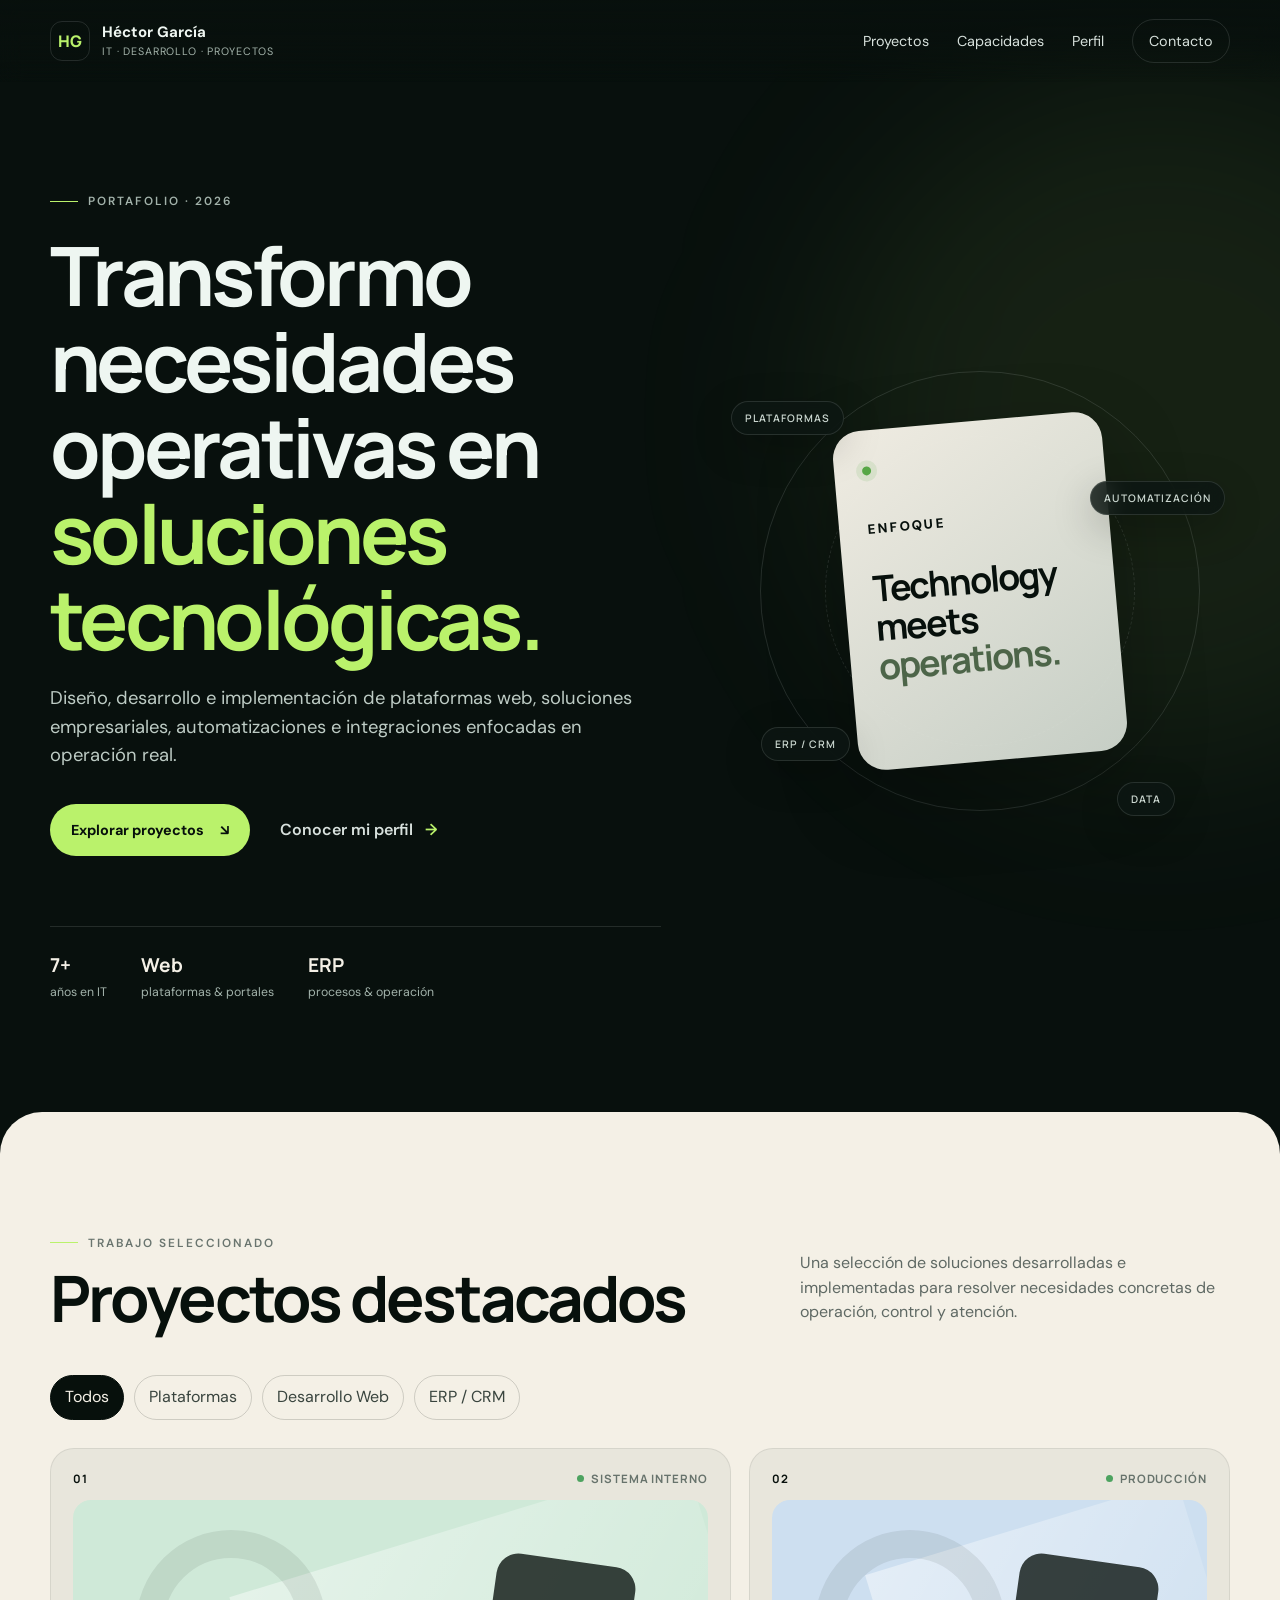
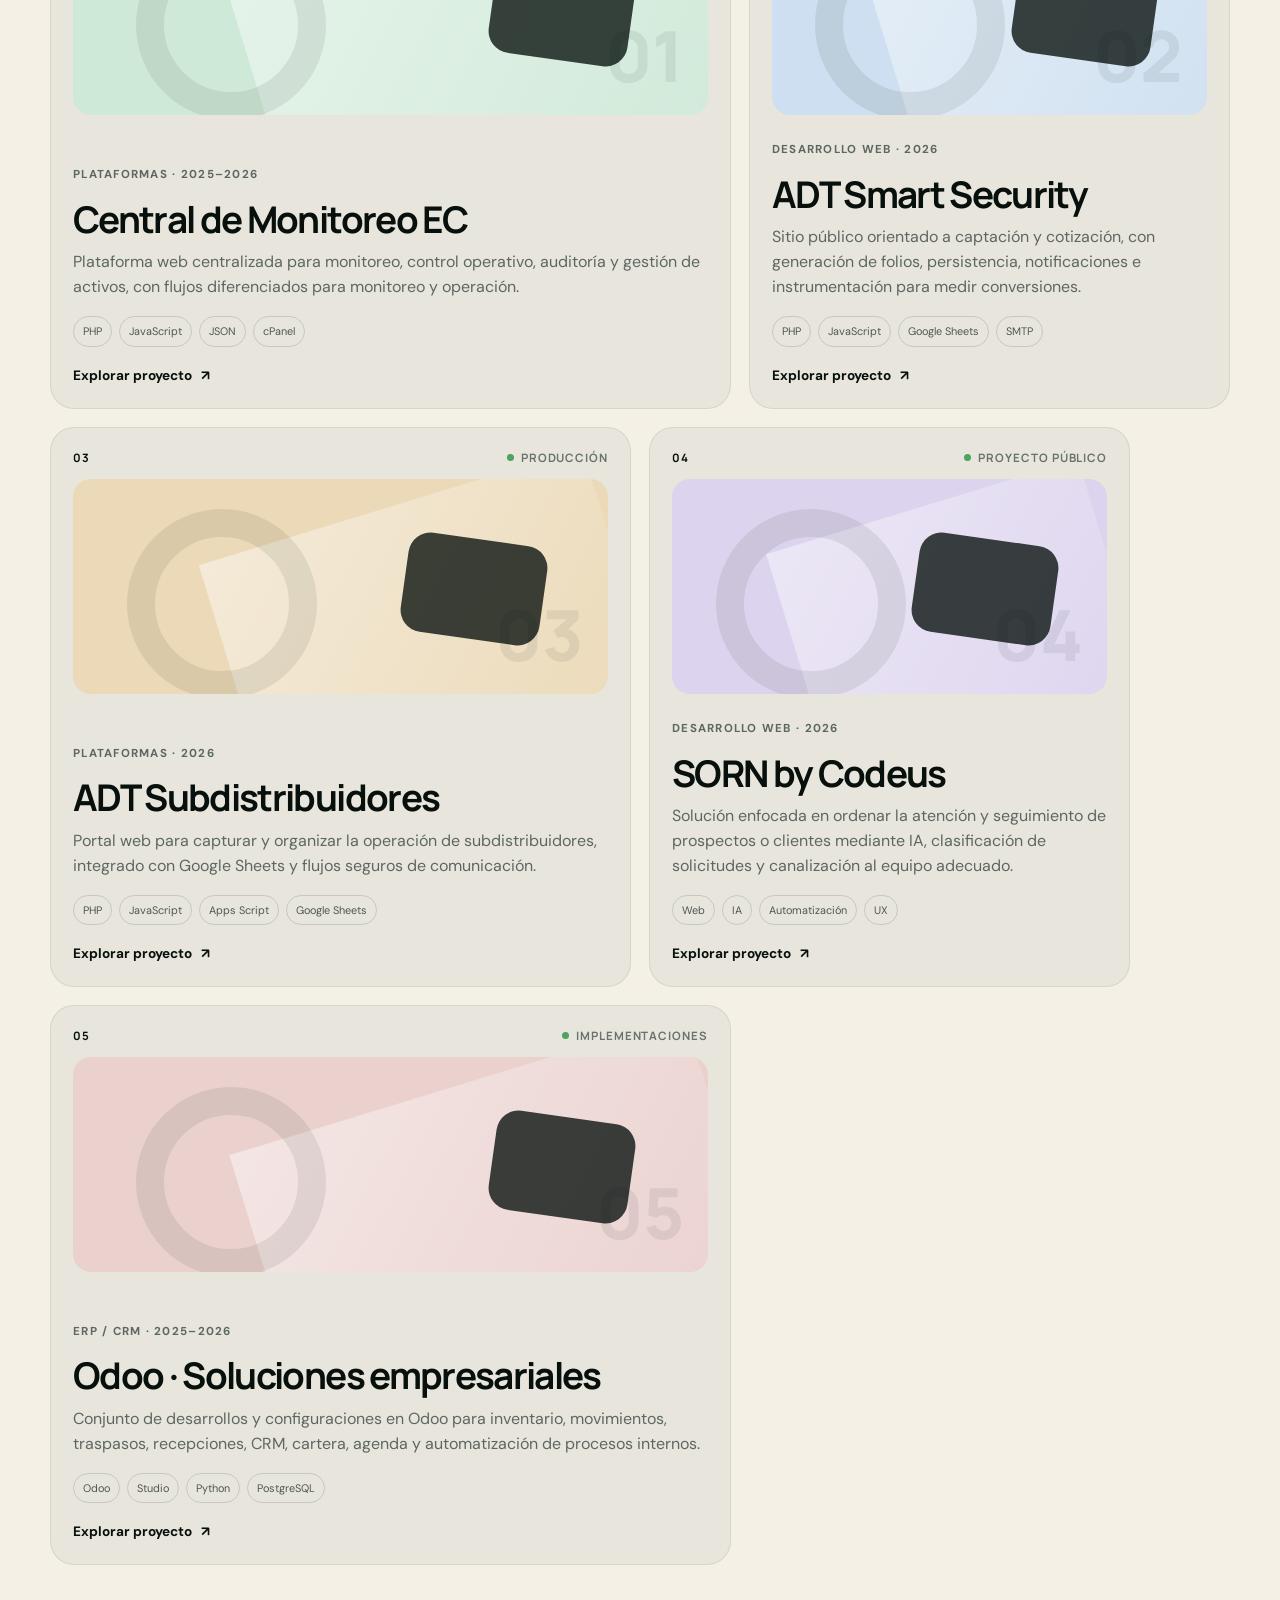
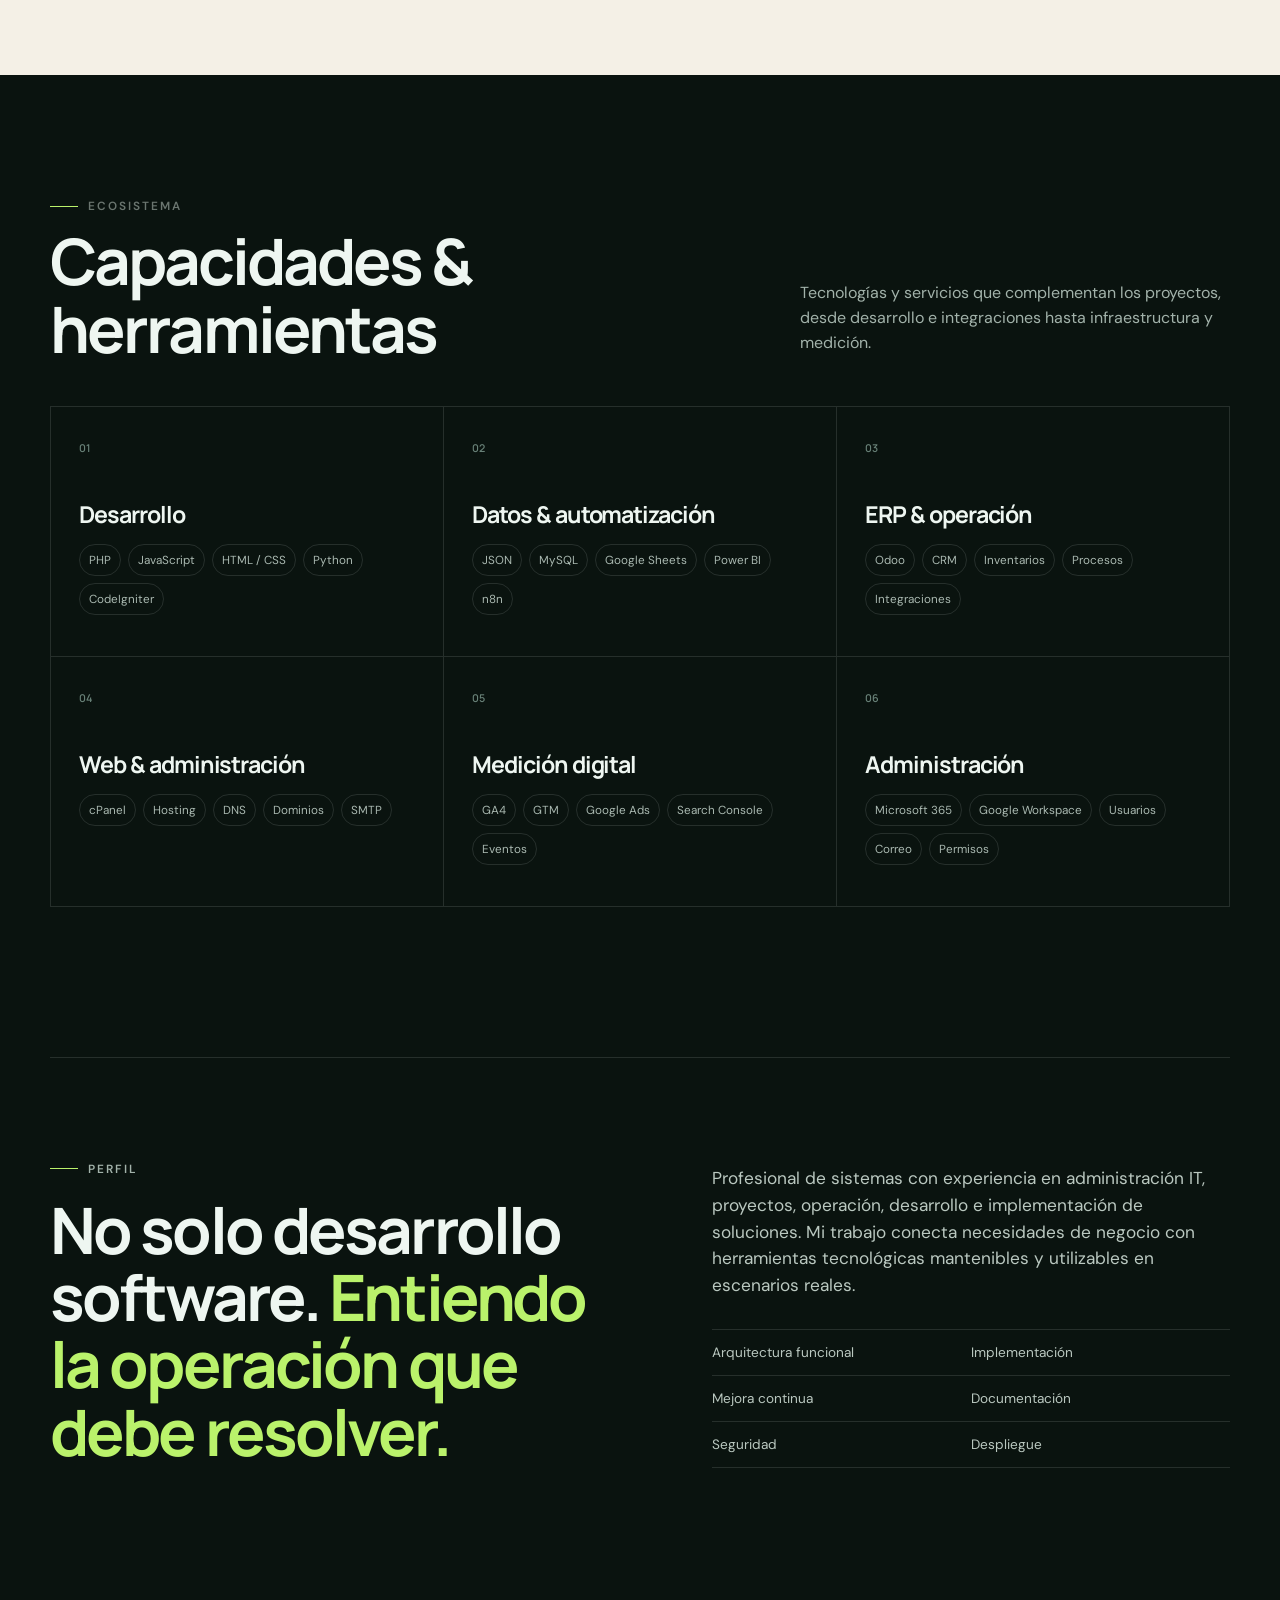
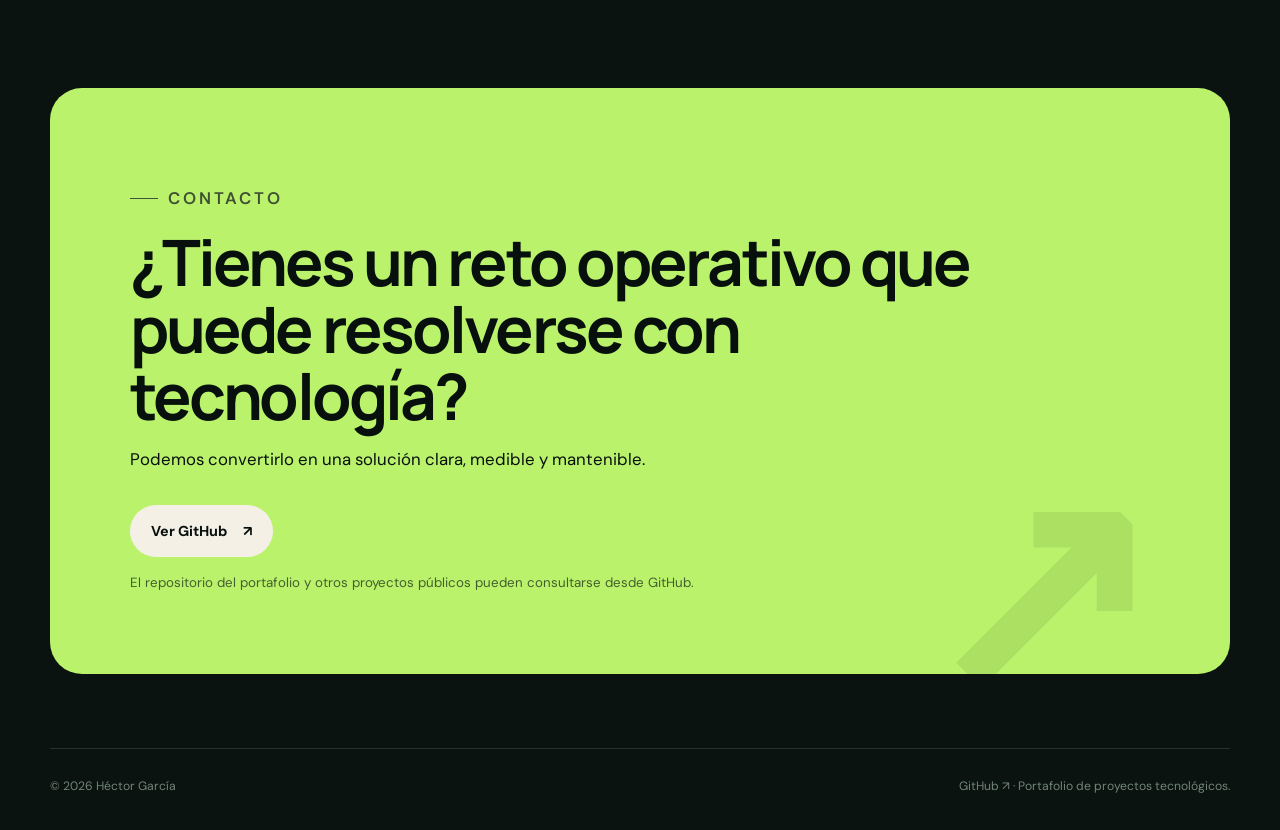
==== index.html @ 6d8381c1 "Initial portfolio" ====
<!doctype html>
<html lang="es">
<head>
  <meta charset="utf-8">
  <meta name="viewport" content="width=device-width, initial-scale=1">
  <meta name="description" content="Portafolio de Héctor García: plataformas web, ERP/CRM, automatización, integraciones y soluciones tecnológicas orientadas a operación.">
  <meta name="author" content="Héctor García">
  <meta name="robots" content="index, follow">
  <link rel="canonical" href="https://hector-gc99.github.io/">
  <meta property="og:type" content="website">
  <meta property="og:locale" content="es_MX">
  <meta property="og:title" content="Héctor García · Portafolio tecnológico">
  <meta property="og:description" content="Plataformas web, ERP/CRM, automatización e integraciones enfocadas en operación real.">
  <meta property="og:url" content="https://hector-gc99.github.io/">
  <meta property="og:image" content="https://hector-gc99.github.io/assets/img/social-preview.png">
  <meta property="og:image:width" content="1200">
  <meta property="og:image:height" content="630">
  <meta name="twitter:card" content="summary_large_image">
  <meta name="twitter:title" content="Héctor García · Portafolio tecnológico">
  <meta name="twitter:description" content="Proyectos de desarrollo, plataformas, ERP/CRM e integraciones.">
  <meta name="twitter:image" content="https://hector-gc99.github.io/assets/img/social-preview.png">
  <meta name="theme-color" content="#08100d">
  <title>Héctor García · Portafolio tecnológico</title>
  <link rel="icon" href="assets/icons/favicon.svg" type="image/svg+xml">
  <link rel="manifest" href="site.webmanifest">
  <link rel="preconnect" href="https://fonts.googleapis.com">
  <link rel="preconnect" href="https://fonts.gstatic.com" crossorigin>
  <link href="https://fonts.googleapis.com/css2?family=DM+Sans:wght@400;500;600;700&family=Manrope:wght@500;600;700;800&display=swap" rel="stylesheet">
  <link rel="stylesheet" href="assets/css/styles.css">
  <script src="assets/js/app.js" defer></script>
</head>
<body>
  <a class="skip-link" href="#proyectos">Saltar a proyectos</a>

  <header class="site-header" data-header>
    <div class="container nav-shell">
      <a class="brand" href="#inicio" aria-label="Ir al inicio">
        <span class="brand-mark" aria-hidden="true">HG</span>
        <span class="brand-copy"><strong>Héctor García</strong><small>IT · Desarrollo · Proyectos</small></span>
      </a>
      <button class="nav-toggle" type="button" aria-expanded="false" aria-controls="main-nav" data-nav-toggle>Menú</button>
      <nav class="main-nav" id="main-nav" aria-label="Navegación principal" data-nav>
        <a href="#proyectos">Proyectos</a>
        <a href="#capacidades">Capacidades</a>
        <a href="#perfil">Perfil</a>
        <a class="nav-cta" href="#contacto">Contacto</a>
      </nav>
    </div>
  </header>

  <main>
    <section class="hero section" id="inicio">
      <div class="hero-noise" aria-hidden="true"></div>
      <div class="container hero-grid">
        <div class="hero-copy reveal">
          <p class="eyebrow"><span></span> PORTAFOLIO · 2026</p>
          <h1>Transformo necesidades operativas en <em>soluciones tecnológicas.</em></h1>
          <p class="hero-lead">Diseño, desarrollo e implementación de plataformas web, soluciones empresariales, automatizaciones e integraciones enfocadas en operación real.</p>
          <div class="hero-actions">
            <a class="button button-primary" href="#proyectos">Explorar proyectos <span>↘</span></a>
            <a class="text-link" href="#perfil">Conocer mi perfil <span>→</span></a>
          </div>
          <div class="hero-metrics" aria-label="Áreas de experiencia">
            <div><strong>7+</strong><span>años en IT</span></div>
            <div><strong>Web</strong><span>plataformas & portales</span></div>
            <div><strong>ERP</strong><span>procesos & operación</span></div>
          </div>
        </div>

        <div class="hero-visual reveal" aria-label="Mapa de disciplinas tecnológicas">
          <div class="orbit orbit-a"></div>
          <div class="orbit orbit-b"></div>
          <div class="hero-card hero-card-main">
            <span class="status-dot"></span>
            <small>ENFOQUE</small>
            <strong>Technology<br>meets<br><i>operations.</i></strong>
          </div>
          <div class="float-pill pill-a">PLATAFORMAS</div>
          <div class="float-pill pill-b">AUTOMATIZACIÓN</div>
          <div class="float-pill pill-c">ERP / CRM</div>
          <div class="float-pill pill-d">DATA</div>
        </div>
      </div>
    </section>

    <section class="section projects-section" id="proyectos">
      <div class="container">
        <div class="section-heading reveal">
          <div>
            <p class="eyebrow"><span></span> TRABAJO SELECCIONADO</p>
            <h2>Proyectos destacados</h2>
          </div>
          <p>Una selección de soluciones desarrolladas e implementadas para resolver necesidades concretas de operación, control y atención.</p>
        </div>

        <div class="filters reveal" role="group" aria-label="Filtrar proyectos" data-filters></div>
        <div class="project-grid" data-project-grid aria-live="polite"></div>
      </div>
    </section>

    <section class="section capabilities-section" id="capacidades">
      <div class="container">
        <div class="section-heading reveal">
          <div>
            <p class="eyebrow"><span></span> ECOSISTEMA</p>
            <h2>Capacidades & herramientas</h2>
          </div>
          <p>Tecnologías y servicios que complementan los proyectos, desde desarrollo e integraciones hasta infraestructura y medición.</p>
        </div>

        <div class="capability-grid">
          <article class="capability reveal"><span>01</span><h3>Desarrollo</h3><div class="tag-list"><i>PHP</i><i>JavaScript</i><i>HTML / CSS</i><i>Python</i><i>CodeIgniter</i></div></article>
          <article class="capability reveal"><span>02</span><h3>Datos & automatización</h3><div class="tag-list"><i>JSON</i><i>MySQL</i><i>Google Sheets</i><i>Power BI</i><i>n8n</i></div></article>
          <article class="capability reveal"><span>03</span><h3>ERP & operación</h3><div class="tag-list"><i>Odoo</i><i>CRM</i><i>Inventarios</i><i>Procesos</i><i>Integraciones</i></div></article>
          <article class="capability reveal"><span>04</span><h3>Web & administración</h3><div class="tag-list"><i>cPanel</i><i>Hosting</i><i>DNS</i><i>Dominios</i><i>SMTP</i></div></article>
          <article class="capability reveal"><span>05</span><h3>Medición digital</h3><div class="tag-list"><i>GA4</i><i>GTM</i><i>Google Ads</i><i>Search Console</i><i>Eventos</i></div></article>
          <article class="capability reveal"><span>06</span><h3>Administración</h3><div class="tag-list"><i>Microsoft 365</i><i>Google Workspace</i><i>Usuarios</i><i>Correo</i><i>Permisos</i></div></article>
        </div>
      </div>
    </section>

    <section class="section profile-section" id="perfil">
      <div class="container profile-grid">
        <div class="profile-statement reveal">
          <p class="eyebrow"><span></span> PERFIL</p>
          <h2>No solo desarrollo software. <em>Entiendo la operación que debe resolver.</em></h2>
        </div>
        <div class="profile-copy reveal">
          <p>Profesional de sistemas con experiencia en administración IT, proyectos, operación, desarrollo e implementación de soluciones. Mi trabajo conecta necesidades de negocio con herramientas tecnológicas mantenibles y utilizables en escenarios reales.</p>
          <div class="profile-points">
            <span>Arquitectura funcional</span><span>Implementación</span><span>Mejora continua</span><span>Documentación</span><span>Seguridad</span><span>Despliegue</span>
          </div>
        </div>
      </div>
    </section>

    <section class="section contact-section" id="contacto">
      <div class="container contact-card reveal">
        <p class="eyebrow"><span></span> CONTACTO</p>
        <h2>¿Tienes un reto operativo que puede resolverse con tecnología?</h2>
        <p>Podemos convertirlo en una solución clara, medible y mantenible.</p>
        <a class="button button-light" href="https://github.com/Hector-GC99" target="_blank" rel="noopener noreferrer">Ver GitHub <span>↗</span></a>
        <small>El repositorio del portafolio y otros proyectos públicos pueden consultarse desde GitHub.</small>
      </div>
    </section>
  </main>

  <footer class="site-footer">
    <div class="container footer-inner"><span>© <span data-year></span> Héctor García</span><span><a class="footer-link" href="https://github.com/Hector-GC99" target="_blank" rel="noopener noreferrer">GitHub ↗</a> · Portafolio de proyectos tecnológicos.</span></div>
  </footer>

  <div class="modal" data-project-modal aria-hidden="true">
    <div class="modal-backdrop" data-modal-close></div>
    <article class="modal-panel" role="dialog" aria-modal="true" aria-labelledby="modal-title">
      <button class="modal-close" type="button" data-modal-close aria-label="Cerrar proyecto">×</button>
      <div data-modal-content></div>
    </article>
  </div>
</body>
</html>
---- assets/css/styles.css ----
:root {
  --bg: #08100d;
  --bg-soft: #0d1713;
  --surface: #111d18;
  --surface-2: #14221c;
  --text: #eef6f1;
  --muted: #a2b2aa;
  --line: rgba(238, 246, 241, 0.12);
  --lime: #baf26b;
  --cream: #f4f0e6;
  --dark: #07100c;
  --radius: 24px;
  --container: 1180px;
  --font-display: "Manrope", sans-serif;
  --font-body: "DM Sans", sans-serif;
}

* { box-sizing: border-box; }
html { scroll-behavior: smooth; }
body { margin: 0; background: var(--bg); color: var(--text); font-family: var(--font-body); line-height: 1.55; overflow-x: hidden; }
body.modal-open { overflow: hidden; }
a { color: inherit; text-decoration: none; }
button { font: inherit; }
.container { width: min(calc(100% - 40px), var(--container)); margin-inline: auto; }
.section { padding: 110px 0; position: relative; }
.skip-link { position: fixed; left: 16px; top: -80px; z-index: 1000; padding: 10px 14px; background: var(--cream); color: var(--dark); border-radius: 10px; }
.skip-link:focus { top: 16px; }

.site-header { position: fixed; inset: 0 0 auto; z-index: 100; background: linear-gradient(180deg, rgba(8,16,13,.94), rgba(8,16,13,.72), transparent); backdrop-filter: blur(12px); }
.nav-shell { height: 82px; display: flex; align-items: center; justify-content: space-between; gap: 24px; }
.brand { display: flex; align-items: center; gap: 12px; }
.brand-mark { width: 40px; height: 40px; display: grid; place-items: center; border: 1px solid var(--line); border-radius: 12px; font-family: var(--font-display); font-weight: 800; color: var(--lime); }
.brand-copy { display: grid; line-height: 1.15; }
.brand-copy strong { font-size: .94rem; }
.brand-copy small { margin-top: 4px; color: var(--muted); font-size: .67rem; letter-spacing: .08em; text-transform: uppercase; }
.main-nav { display: flex; align-items: center; gap: 28px; font-size: .9rem; color: #d7e1dc; }
.main-nav a { transition: color .2s ease; }
.main-nav a:hover { color: var(--lime); }
.nav-cta { border: 1px solid var(--line); padding: 10px 16px; border-radius: 999px; }
.nav-toggle { display: none; background: transparent; color: var(--text); border: 1px solid var(--line); border-radius: 10px; padding: 8px 12px; }

.hero { min-height: 820px; padding-top: 180px; display: grid; align-items: center; overflow: hidden; }
.hero::before { content: ""; position: absolute; width: 680px; height: 680px; border-radius: 50%; background: rgba(186,242,107,.08); filter: blur(100px); right: -220px; top: 80px; pointer-events: none; }
.hero-noise { position: absolute; inset: 0; opacity: .17; pointer-events: none; background-image: radial-gradient(rgba(255,255,255,.35) .55px, transparent .55px); background-size: 8px 8px; mask-image: linear-gradient(to bottom, #000, transparent 80%); }
.hero-grid { display: grid; grid-template-columns: 1.1fr .9fr; align-items: center; gap: 70px; }
.eyebrow { display: flex; align-items: center; gap: 10px; color: var(--muted); font-size: .74rem; letter-spacing: .17em; font-weight: 600; }
.eyebrow span { width: 28px; height: 1px; background: var(--lime); }
h1, h2, h3 { font-family: var(--font-display); margin: 0; letter-spacing: -.045em; line-height: 1.05; }
.hero h1 { max-width: 760px; margin: 22px 0; font-size: clamp(3.3rem, 6.4vw, 6.4rem); font-weight: 700; }
h1 em, h2 em { font-style: normal; color: var(--lime); }
.hero-lead { max-width: 680px; font-size: 1.15rem; color: #bdcbc4; }
.hero-actions { display: flex; align-items: center; gap: 30px; margin-top: 34px; }
.button { display: inline-flex; align-items: center; justify-content: center; gap: 16px; border-radius: 999px; padding: 14px 20px; font-weight: 700; font-size: .9rem; border: 1px solid transparent; transition: transform .2s ease, background .2s ease; }
.button:hover { transform: translateY(-2px); }
.button-primary { background: var(--lime); color: var(--dark); }
.button-light { background: var(--cream); color: var(--dark); }
.text-link { color: #d8e1dd; font-weight: 600; }
.text-link span { color: var(--lime); margin-left: 8px; }
.hero-metrics { display: flex; gap: 34px; margin-top: 70px; padding-top: 24px; border-top: 1px solid var(--line); max-width: 640px; }
.hero-metrics div { display: grid; gap: 2px; }
.hero-metrics strong { font-family: var(--font-display); color: var(--cream); font-size: 1.2rem; }
.hero-metrics span { color: var(--muted); font-size: .77rem; }

.hero-visual { min-height: 520px; position: relative; display: grid; place-items: center; }
.orbit { position: absolute; border: 1px solid var(--line); border-radius: 50%; }
.orbit-a { width: 440px; height: 440px; animation: spin 24s linear infinite; }
.orbit-b { width: 310px; height: 310px; border-style: dashed; animation: spin 18s linear infinite reverse; }
.hero-card-main { width: 270px; height: 340px; border-radius: 28px; padding: 28px; background: linear-gradient(145deg, rgba(244,240,230,.98), rgba(218,226,217,.9)); color: var(--dark); transform: rotate(-5deg); box-shadow: 0 30px 80px rgba(0,0,0,.26); position: relative; z-index: 2; }
.hero-card-main small { display: block; margin: 36px 0 32px; font-weight: 800; letter-spacing: .18em; }
.hero-card-main strong { font: 700 2.25rem/1.02 var(--font-display); letter-spacing: -.055em; }
.hero-card-main i { color: #4d6549; font-style: normal; }
.status-dot { display: inline-block; width: 9px; height: 9px; border-radius: 50%; background: #57a746; box-shadow: 0 0 0 6px rgba(87,167,70,.13); }
.float-pill { position: absolute; z-index: 3; border: 1px solid var(--line); background: rgba(13,23,19,.82); backdrop-filter: blur(12px); padding: 9px 13px; border-radius: 999px; color: #cbd7d0; font: 600 .65rem var(--font-display); letter-spacing: .1em; box-shadow: 0 12px 40px rgba(0,0,0,.22); }
.pill-a { top: 70px; left: 0; animation: float 5s ease-in-out infinite; }
.pill-b { right: 5px; top: 150px; animation: float 5.6s ease-in-out infinite .5s; }
.pill-c { left: 30px; bottom: 90px; animation: float 4.8s ease-in-out infinite .2s; }
.pill-d { right: 55px; bottom: 35px; animation: float 6s ease-in-out infinite .8s; }

.projects-section { background: var(--cream); color: var(--dark); border-radius: 42px 42px 0 0; }
.section-heading { display: grid; grid-template-columns: 1fr minmax(280px, 430px); align-items: end; gap: 50px; margin-bottom: 44px; }
.section-heading .eyebrow { color: #6a756f; }
.section-heading h2 { font-size: clamp(2.4rem, 5vw, 4.6rem); }
.section-heading > p { color: #5f6964; margin: 0 0 6px; }
.filters { display: flex; flex-wrap: wrap; gap: 10px; margin-bottom: 28px; }
.filter-button { border: 1px solid rgba(7,16,12,.16); background: transparent; color: #39443e; padding: 9px 14px; border-radius: 999px; cursor: pointer; transition: .2s ease; }
.filter-button:hover, .filter-button.is-active { background: var(--dark); color: var(--cream); border-color: var(--dark); }
.project-grid { display: grid; grid-template-columns: repeat(12, 1fr); gap: 18px; }
.project-card { grid-column: span 6; min-height: 560px; padding: 22px; border-radius: var(--radius); background: #e8e6dc; position: relative; overflow: hidden; display: flex; flex-direction: column; border: 1px solid rgba(7,16,12,.08); transition: transform .35s cubic-bezier(.2,.7,.2,1), box-shadow .35s ease; }
.project-card-featured:nth-of-type(1), .project-card-featured:nth-of-type(5) { grid-column: span 7; }
.project-card:nth-of-type(2), .project-card:nth-of-type(4) { grid-column: span 5; }
.project-card:hover { transform: translateY(-6px); box-shadow: 0 24px 60px rgba(38,45,41,.13); }
.project-hit { position: absolute; inset: 0; z-index: 4; opacity: 0; cursor: pointer; }
.project-hit:focus-visible { opacity: 1; outline: 3px solid #1d6c53; outline-offset: -6px; border-radius: var(--radius); background: transparent; }
.project-topline { display: flex; justify-content: space-between; align-items: center; font: 700 .72rem var(--font-display); letter-spacing: .08em; text-transform: uppercase; position: relative; z-index: 2; }
.project-status { display: inline-flex; gap: 7px; align-items: center; color: #67736c; }
.project-status i { width: 7px; height: 7px; border-radius: 50%; background: #4da360; }
.project-art { height: 215px; position: relative; margin: 14px 0; overflow: hidden; border-radius: 18px; background: #d7d7ce; }
.project-art::before { content: ""; position: absolute; inset: auto -5% -50% 30%; height: 140%; transform: rotate(-17deg); background: linear-gradient(135deg, rgba(255,255,255,.45), transparent); }
.art-ring { position: absolute; width: 190px; height: 190px; border: 28px solid rgba(7,16,12,.08); border-radius: 50%; left: 10%; top: 30px; }
.art-block { position: absolute; width: 140px; height: 100px; border-radius: 22px; right: 12%; top: 60px; background: rgba(7,16,12,.78); transform: rotate(8deg); }
.art-code { position: absolute; right: 24px; bottom: 12px; font: 800 4.4rem var(--font-display); color: rgba(7,16,12,.07); }
.accent-mint .project-art, .modal-hero.accent-mint { background: #cfe9d8; }
.accent-blue .project-art, .modal-hero.accent-blue { background: #cddff0; }
.accent-amber .project-art, .modal-hero.accent-amber { background: #ebd9b7; }
.accent-violet .project-art, .modal-hero.accent-violet { background: #dcd3ee; }
.accent-rose .project-art, .modal-hero.accent-rose { background: #ead1ce; }
.project-body { position: relative; z-index: 2; margin-top: auto; }
.project-category { margin: 0 0 10px; color: #68736d; font-size: .72rem; font-weight: 700; letter-spacing: .11em; text-transform: uppercase; }
.project-body h3 { font-size: clamp(1.65rem, 3vw, 2.3rem); }
.project-body > p { color: #5d6762; max-width: 650px; margin: 12px 0 16px; }
.project-tags { display: flex; flex-wrap: wrap; gap: 7px; }
.project-tags span { border: 1px solid rgba(7,16,12,.14); border-radius: 999px; padding: 6px 9px; font-size: .68rem; color: #4d5852; }
.project-link { margin-top: 18px; font-weight: 700; font-size: .85rem; }
.project-link span { margin-left: 6px; }

.capabilities-section { background: #0a130f; }
.capabilities-section .section-heading { color: var(--text); }
.capabilities-section .section-heading > p { color: var(--muted); }
.capability-grid { display: grid; grid-template-columns: repeat(3, 1fr); border-top: 1px solid var(--line); border-left: 1px solid var(--line); }
.capability { min-height: 250px; padding: 28px; border-right: 1px solid var(--line); border-bottom: 1px solid var(--line); }
.capability > span { font: 600 .67rem var(--font-display); color: #688077; }
.capability h3 { margin: 42px 0 18px; font-size: 1.45rem; }
.tag-list { display: flex; flex-wrap: wrap; gap: 7px; }
.tag-list i { font-style: normal; font-size: .73rem; color: #aab9b1; border: 1px solid var(--line); border-radius: 999px; padding: 6px 9px; }

.profile-section { background: #0a130f; padding-top: 40px; }
.profile-grid { display: grid; grid-template-columns: 1.05fr .95fr; gap: 90px; padding-top: 90px; border-top: 1px solid var(--line); }
.profile-statement h2 { font-size: clamp(2.5rem, 5vw, 4.7rem); margin-top: 18px; }
.profile-copy { color: #bac8c0; font-size: 1.08rem; align-self: end; }
.profile-points { margin-top: 30px; display: grid; grid-template-columns: repeat(2, 1fr); border-top: 1px solid var(--line); }
.profile-points span { padding: 12px 0; border-bottom: 1px solid var(--line); font-size: .85rem; }

.contact-section { background: #0a130f; padding-bottom: 40px; }
.contact-card { background: var(--lime); color: var(--dark); border-radius: 32px; padding: clamp(32px, 7vw, 80px); overflow: hidden; position: relative; }
.contact-card::after { content: "↗"; position: absolute; right: 6%; bottom: -18%; font: 800 18rem var(--font-display); color: rgba(7,16,12,.08); }
.contact-card .eyebrow { color: #405034; }
.contact-card .eyebrow span { background: #405034; }
.contact-card h2 { max-width: 900px; font-size: clamp(2.5rem, 5vw, 5rem); position: relative; z-index: 1; }
.contact-card > p { max-width: 640px; font-size: 1.05rem; }
.contact-card .button { position: relative; z-index: 1; margin-top: 16px; }
.contact-card small { display: block; margin-top: 16px; opacity: .65; }
.site-footer { background: #0a130f; padding: 34px 0; color: #72857a; font-size: .76rem; }
.footer-inner { display: flex; justify-content: space-between; gap: 20px; border-top: 1px solid var(--line); padding-top: 28px; }

.modal { position: fixed; inset: 0; z-index: 500; display: grid; place-items: end center; visibility: hidden; pointer-events: none; }
.modal.is-open { visibility: visible; pointer-events: auto; }
.modal-backdrop { position: absolute; inset: 0; background: rgba(3,8,6,.72); backdrop-filter: blur(10px); opacity: 0; transition: opacity .3s ease; }
.modal.is-open .modal-backdrop { opacity: 1; }
.modal-panel { width: min(960px, calc(100% - 28px)); max-height: 90vh; overflow-y: auto; background: var(--cream); color: var(--dark); border-radius: 28px 28px 0 0; position: relative; z-index: 1; transform: translateY(102%); transition: transform .42s cubic-bezier(.2,.7,.2,1); box-shadow: 0 -30px 100px rgba(0,0,0,.35); }
.modal.is-open .modal-panel { transform: translateY(0); }
.modal-close { position: absolute; z-index: 3; top: 18px; right: 18px; width: 42px; height: 42px; border: 1px solid rgba(7,16,12,.16); background: rgba(244,240,230,.75); border-radius: 50%; font-size: 1.5rem; cursor: pointer; }
.modal-hero { padding: 60px 55px 50px; min-height: 315px; display: flex; flex-direction: column; justify-content: end; border-radius: 28px 28px 0 0; }
.modal-hero h2 { max-width: 760px; font-size: clamp(2.6rem, 6vw, 5rem); }
.modal-hero > p:not(.project-category) { color: #4d5952; font-size: 1.05rem; }
.modal-actions { margin-top: 18px; }
.availability-note { display: inline-flex; padding: 9px 12px; border: 1px solid rgba(7,16,12,.16); border-radius: 999px; font-size: .76rem; color: #505b55; }
.modal-body { display: grid; grid-template-columns: 1fr 1fr; padding: 24px 55px 60px; }
.modal-body section { padding: 28px 28px 28px 0; border-bottom: 1px solid rgba(7,16,12,.12); }
.modal-body section:nth-child(even) { padding-left: 28px; border-left: 1px solid rgba(7,16,12,.12); }
.modal-body section small { color: #6e7772; font-weight: 700; letter-spacing: .13em; }
.modal-body section p { margin-bottom: 0; color: #46514b; }
.modal-body .modal-wide { grid-column: 1 / -1; padding-left: 0; border-left: 0; }
.feature-list { display: grid; grid-template-columns: repeat(3, 1fr); gap: 8px; margin-top: 14px; }
.feature-list span { padding: 11px 12px; border: 1px solid rgba(7,16,12,.12); border-radius: 10px; font-size: .78rem; }
.project-tags-large { margin-top: 14px; }
.project-tags-large span { font-size: .78rem; padding: 8px 11px; }

.reveal { opacity: 0; transform: translateY(18px); transition: opacity .65s ease, transform .65s cubic-bezier(.2,.7,.2,1); }
.reveal.is-visible { opacity: 1; transform: none; }
@keyframes spin { to { transform: rotate(360deg); } }
@keyframes float { 0%, 100% { transform: translateY(0); } 50% { transform: translateY(-10px); } }

@media (max-width: 900px) {
  .section { padding: 82px 0; }
  .hero { min-height: auto; padding-top: 150px; }
  .hero-grid, .profile-grid { grid-template-columns: 1fr; gap: 50px; }
  .hero-visual { min-height: 430px; }
  .section-heading { grid-template-columns: 1fr; gap: 18px; }
  .project-card, .project-card-featured:nth-of-type(1), .project-card-featured:nth-of-type(5), .project-card:nth-of-type(2), .project-card:nth-of-type(4) { grid-column: span 12; }
  .capability-grid { grid-template-columns: repeat(2, 1fr); }
  .profile-grid { gap: 34px; }
}

@media (max-width: 680px) {
  .container { width: min(calc(100% - 28px), var(--container)); }
  .nav-toggle { display: block; }
  .main-nav { display: none; position: absolute; top: 72px; left: 14px; right: 14px; background: #111d18; border: 1px solid var(--line); border-radius: 18px; padding: 18px; flex-direction: column; align-items: stretch; }
  .main-nav.is-open { display: flex; }
  .brand-copy small { display: none; }
  .hero h1 { font-size: clamp(3rem, 16vw, 4.4rem); }
  .hero-actions, .hero-metrics { align-items: flex-start; flex-direction: column; }
  .hero-metrics { gap: 16px; }
  .hero-visual { min-height: 390px; transform: scale(.88); }
  .project-card { min-height: 520px; }
  .capability-grid { grid-template-columns: 1fr; }
  .profile-points { grid-template-columns: 1fr; }
  .modal-panel { width: calc(100% - 12px); max-height: 94vh; }
  .modal-hero { padding: 64px 24px 34px; }
  .modal-body { grid-template-columns: 1fr; padding: 10px 24px 40px; }
  .modal-body section, .modal-body section:nth-child(even) { padding: 24px 0; border-left: 0; }
  .feature-list { grid-template-columns: repeat(2, 1fr); }
  .footer-inner { flex-direction: column; }
}

@media (prefers-reduced-motion: reduce) {
  *, *::before, *::after { scroll-behavior: auto !important; animation-duration: .01ms !important; animation-iteration-count: 1 !important; transition-duration: .01ms !important; }
}

/* GitHub Pages / utility surfaces */
.footer-link { color: inherit; text-decoration: none; }
.footer-link:hover { color: var(--lime); }
.error-page { min-height: 100vh; background: #0a130f; color: var(--text); display: grid; place-items: center; }
.error-shell { width: min(760px, calc(100% - 40px)); padding: 64px 0; }
.error-shell h1 { margin: 18px 0; font-size: clamp(3.2rem, 9vw, 7rem); }
.error-shell > p:not(.eyebrow) { max-width: 610px; color: var(--muted); font-size: 1.05rem; margin-bottom: 28px; }
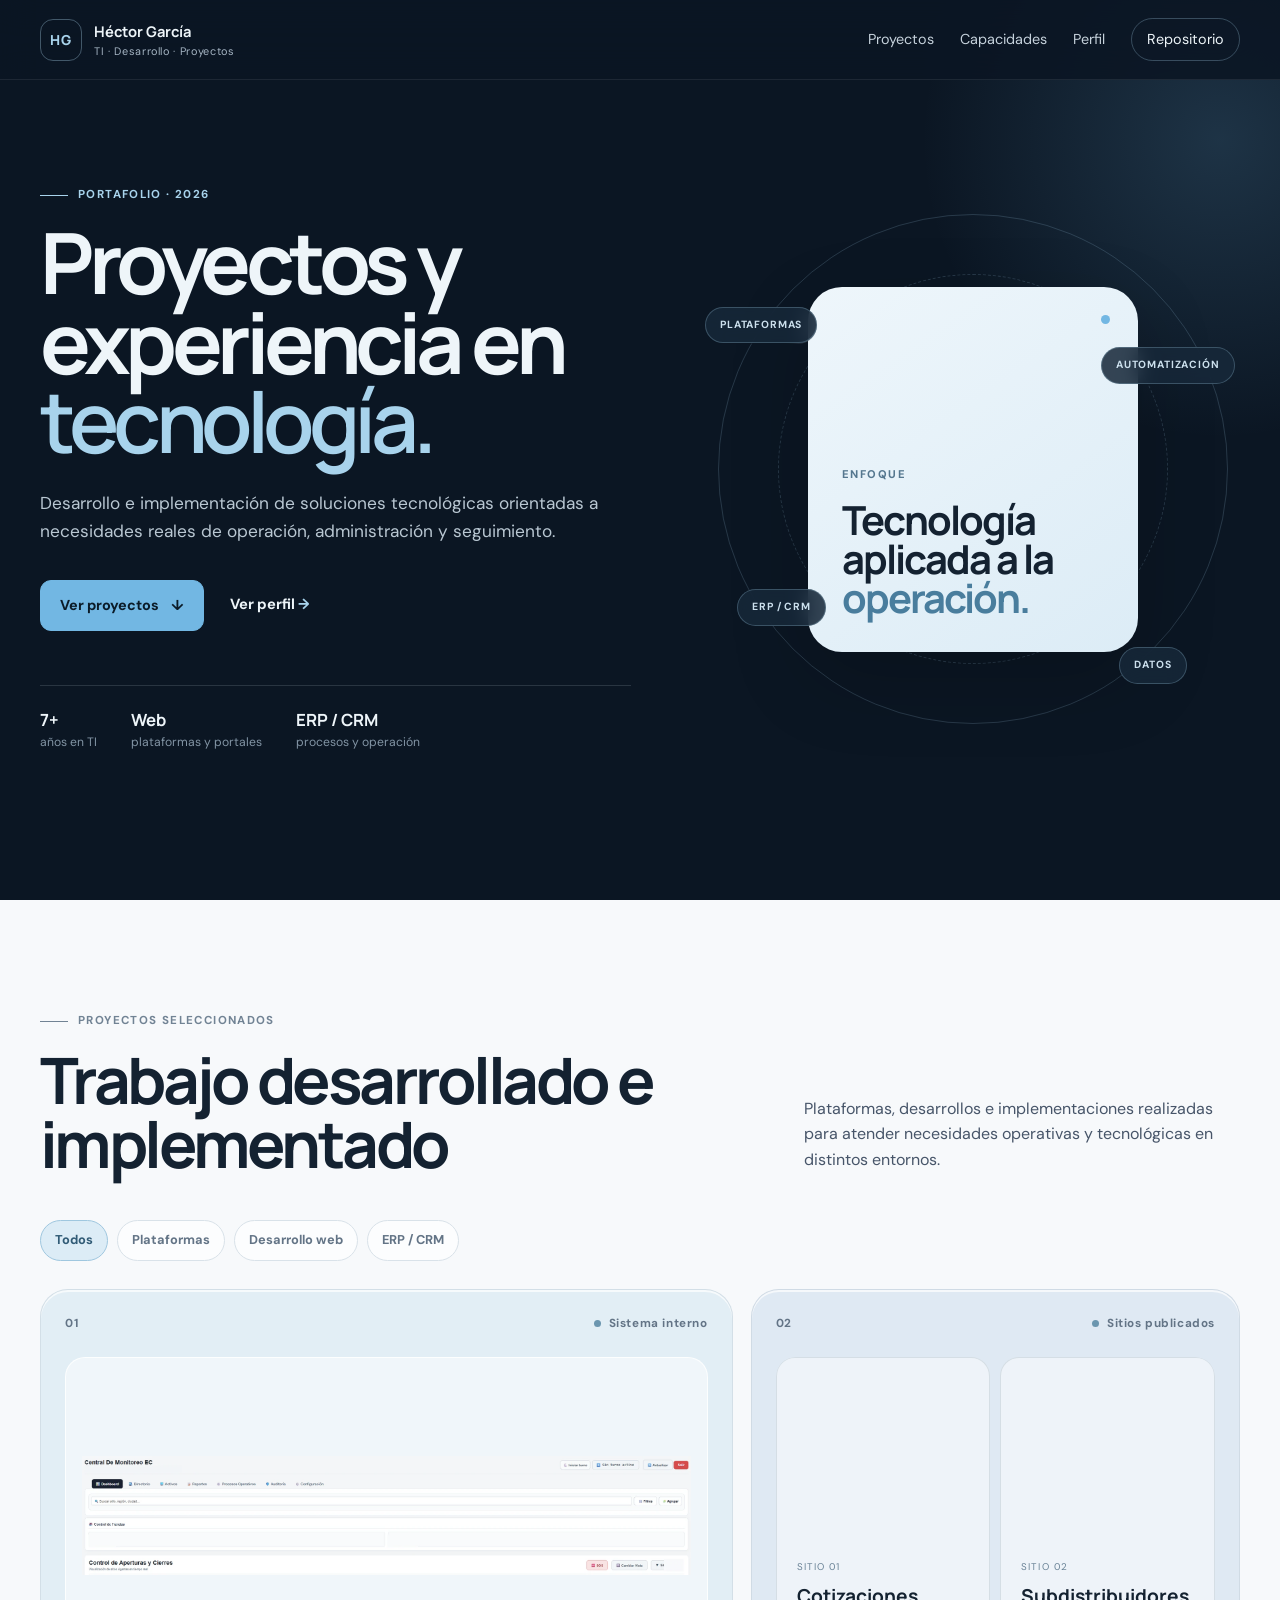
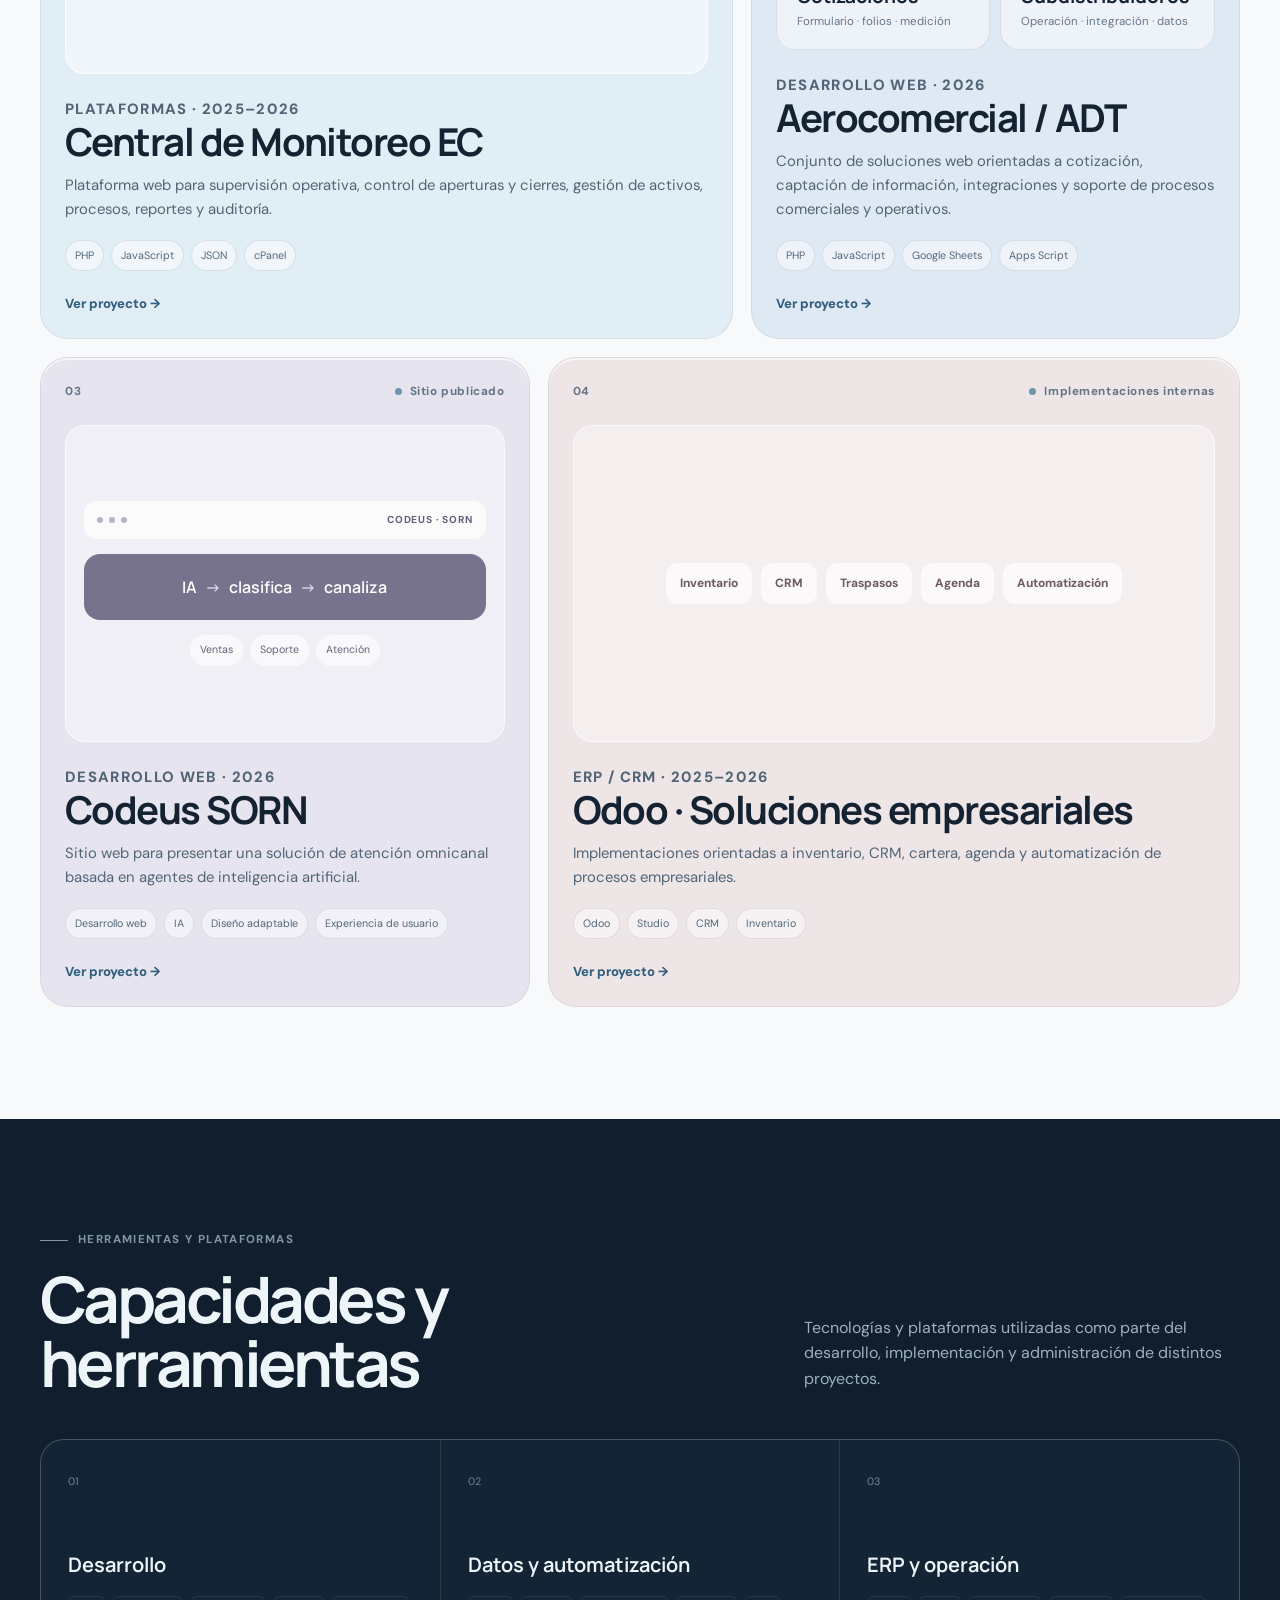
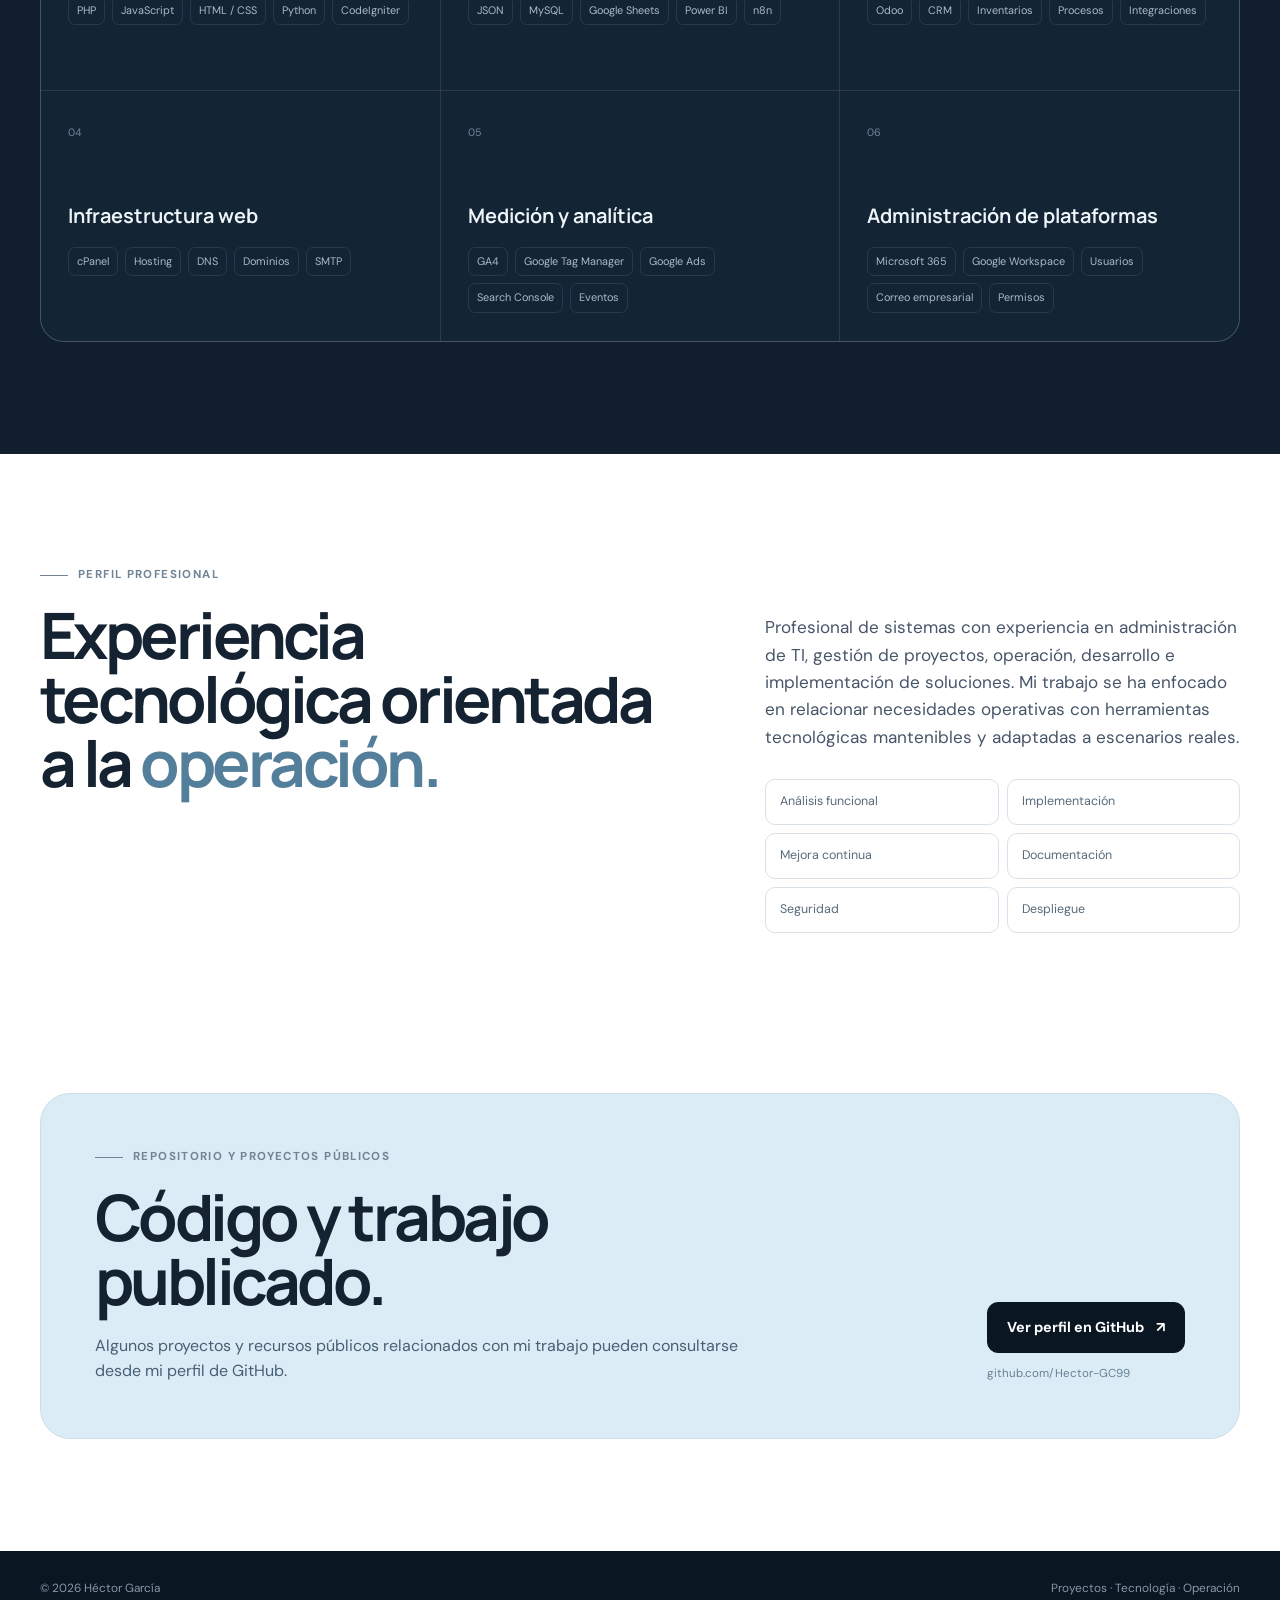
==== commit b3d21e8c: "Portfolio V2 - visual refresh and project cases" ====
--- a/index.html
+++ b/index.html
@@ -3,14 +3,14 @@
 <head>
   <meta charset="utf-8">
   <meta name="viewport" content="width=device-width, initial-scale=1">
-  <meta name="description" content="Portafolio de Héctor García: plataformas web, ERP/CRM, automatización, integraciones y soluciones tecnológicas orientadas a operación.">
+  <meta name="description" content="Portafolio de Héctor García: desarrollo web, plataformas operativas, ERP/CRM, automatización e integraciones.">
   <meta name="author" content="Héctor García">
   <meta name="robots" content="index, follow">
   <link rel="canonical" href="https://hector-gc99.github.io/">
   <meta property="og:type" content="website">
   <meta property="og:locale" content="es_MX">
-  <meta property="og:title" content="Héctor García · Portafolio tecnológico">
-  <meta property="og:description" content="Plataformas web, ERP/CRM, automatización e integraciones enfocadas en operación real.">
+  <meta property="og:title" content="Héctor García · Proyectos y experiencia en tecnología">
+  <meta property="og:description" content="Desarrollo, operación, automatización y soluciones empresariales.">
   <meta property="og:url" content="https://hector-gc99.github.io/">
   <meta property="og:image" content="https://hector-gc99.github.io/assets/img/social-preview.png">
   <meta property="og:image:width" content="1200">
@@ -19,8 +19,8 @@
   <meta name="twitter:title" content="Héctor García · Portafolio tecnológico">
   <meta name="twitter:description" content="Proyectos de desarrollo, plataformas, ERP/CRM e integraciones.">
   <meta name="twitter:image" content="https://hector-gc99.github.io/assets/img/social-preview.png">
-  <meta name="theme-color" content="#08100d">
-  <title>Héctor García · Portafolio tecnológico</title>
+  <meta name="theme-color" content="#0B1623">
+  <title>Héctor García · Proyectos y experiencia en tecnología</title>
   <link rel="icon" href="assets/icons/favicon.svg" type="image/svg+xml">
   <link rel="manifest" href="site.webmanifest">
   <link rel="preconnect" href="https://fonts.googleapis.com">
@@ -36,49 +36,49 @@
     <div class="container nav-shell">
       <a class="brand" href="#inicio" aria-label="Ir al inicio">
         <span class="brand-mark" aria-hidden="true">HG</span>
-        <span class="brand-copy"><strong>Héctor García</strong><small>IT · Desarrollo · Proyectos</small></span>
+        <span class="brand-copy"><strong>Héctor García</strong><small>TI · Desarrollo · Proyectos</small></span>
       </a>
       <button class="nav-toggle" type="button" aria-expanded="false" aria-controls="main-nav" data-nav-toggle>Menú</button>
       <nav class="main-nav" id="main-nav" aria-label="Navegación principal" data-nav>
         <a href="#proyectos">Proyectos</a>
         <a href="#capacidades">Capacidades</a>
         <a href="#perfil">Perfil</a>
-        <a class="nav-cta" href="#contacto">Contacto</a>
+        <a class="nav-cta" href="#repositorio">Repositorio</a>
       </nav>
     </div>
   </header>
 
   <main>
     <section class="hero section" id="inicio">
-      <div class="hero-noise" aria-hidden="true"></div>
+      <div class="hero-glow" aria-hidden="true"></div>
       <div class="container hero-grid">
         <div class="hero-copy reveal">
           <p class="eyebrow"><span></span> PORTAFOLIO · 2026</p>
-          <h1>Transformo necesidades operativas en <em>soluciones tecnológicas.</em></h1>
-          <p class="hero-lead">Diseño, desarrollo e implementación de plataformas web, soluciones empresariales, automatizaciones e integraciones enfocadas en operación real.</p>
+          <h1>Proyectos y experiencia en <em>tecnología.</em></h1>
+          <p class="hero-lead">Desarrollo e implementación de soluciones tecnológicas orientadas a necesidades reales de operación, administración y seguimiento.</p>
           <div class="hero-actions">
-            <a class="button button-primary" href="#proyectos">Explorar proyectos <span>↘</span></a>
-            <a class="text-link" href="#perfil">Conocer mi perfil <span>→</span></a>
+            <a class="button button-primary" href="#proyectos">Ver proyectos <span>↓</span></a>
+            <a class="text-link" href="#perfil">Ver perfil <span>→</span></a>
           </div>
           <div class="hero-metrics" aria-label="Áreas de experiencia">
-            <div><strong>7+</strong><span>años en IT</span></div>
-            <div><strong>Web</strong><span>plataformas & portales</span></div>
-            <div><strong>ERP</strong><span>procesos & operación</span></div>
+            <div><strong>7+</strong><span>años en TI</span></div>
+            <div><strong>Web</strong><span>plataformas y portales</span></div>
+            <div><strong>ERP / CRM</strong><span>procesos y operación</span></div>
           </div>
         </div>
 
-        <div class="hero-visual reveal" aria-label="Mapa de disciplinas tecnológicas">
+        <div class="hero-visual reveal" aria-label="Áreas de enfoque tecnológico">
           <div class="orbit orbit-a"></div>
           <div class="orbit orbit-b"></div>
           <div class="hero-card hero-card-main">
             <span class="status-dot"></span>
             <small>ENFOQUE</small>
-            <strong>Technology<br>meets<br><i>operations.</i></strong>
+            <strong>Tecnología<br>aplicada a la<br><i>operación.</i></strong>
           </div>
           <div class="float-pill pill-a">PLATAFORMAS</div>
           <div class="float-pill pill-b">AUTOMATIZACIÓN</div>
           <div class="float-pill pill-c">ERP / CRM</div>
-          <div class="float-pill pill-d">DATA</div>
+          <div class="float-pill pill-d">DATOS</div>
         </div>
       </div>
     </section>
@@ -87,12 +87,11 @@
       <div class="container">
         <div class="section-heading reveal">
           <div>
-            <p class="eyebrow"><span></span> TRABAJO SELECCIONADO</p>
-            <h2>Proyectos destacados</h2>
+            <p class="eyebrow"><span></span> PROYECTOS SELECCIONADOS</p>
+            <h2>Trabajo desarrollado e implementado</h2>
           </div>
-          <p>Una selección de soluciones desarrolladas e implementadas para resolver necesidades concretas de operación, control y atención.</p>
+          <p>Plataformas, desarrollos e implementaciones realizadas para atender necesidades operativas y tecnológicas en distintos entornos.</p>
         </div>
-
         <div class="filters reveal" role="group" aria-label="Filtrar proyectos" data-filters></div>
         <div class="project-grid" data-project-grid aria-live="polite"></div>
       </div>
@@ -102,19 +101,19 @@
       <div class="container">
         <div class="section-heading reveal">
           <div>
-            <p class="eyebrow"><span></span> ECOSISTEMA</p>
-            <h2>Capacidades & herramientas</h2>
+            <p class="eyebrow"><span></span> HERRAMIENTAS Y PLATAFORMAS</p>
+            <h2>Capacidades y herramientas</h2>
           </div>
-          <p>Tecnologías y servicios que complementan los proyectos, desde desarrollo e integraciones hasta infraestructura y medición.</p>
+          <p>Tecnologías y plataformas utilizadas como parte del desarrollo, implementación y administración de distintos proyectos.</p>
         </div>
 
         <div class="capability-grid">
           <article class="capability reveal"><span>01</span><h3>Desarrollo</h3><div class="tag-list"><i>PHP</i><i>JavaScript</i><i>HTML / CSS</i><i>Python</i><i>CodeIgniter</i></div></article>
-          <article class="capability reveal"><span>02</span><h3>Datos & automatización</h3><div class="tag-list"><i>JSON</i><i>MySQL</i><i>Google Sheets</i><i>Power BI</i><i>n8n</i></div></article>
-          <article class="capability reveal"><span>03</span><h3>ERP & operación</h3><div class="tag-list"><i>Odoo</i><i>CRM</i><i>Inventarios</i><i>Procesos</i><i>Integraciones</i></div></article>
-          <article class="capability reveal"><span>04</span><h3>Web & administración</h3><div class="tag-list"><i>cPanel</i><i>Hosting</i><i>DNS</i><i>Dominios</i><i>SMTP</i></div></article>
-          <article class="capability reveal"><span>05</span><h3>Medición digital</h3><div class="tag-list"><i>GA4</i><i>GTM</i><i>Google Ads</i><i>Search Console</i><i>Eventos</i></div></article>
-          <article class="capability reveal"><span>06</span><h3>Administración</h3><div class="tag-list"><i>Microsoft 365</i><i>Google Workspace</i><i>Usuarios</i><i>Correo</i><i>Permisos</i></div></article>
+          <article class="capability reveal"><span>02</span><h3>Datos y automatización</h3><div class="tag-list"><i>JSON</i><i>MySQL</i><i>Google Sheets</i><i>Power BI</i><i>n8n</i></div></article>
+          <article class="capability reveal"><span>03</span><h3>ERP y operación</h3><div class="tag-list"><i>Odoo</i><i>CRM</i><i>Inventarios</i><i>Procesos</i><i>Integraciones</i></div></article>
+          <article class="capability reveal"><span>04</span><h3>Infraestructura web</h3><div class="tag-list"><i>cPanel</i><i>Hosting</i><i>DNS</i><i>Dominios</i><i>SMTP</i></div></article>
+          <article class="capability reveal"><span>05</span><h3>Medición y analítica</h3><div class="tag-list"><i>GA4</i><i>Google Tag Manager</i><i>Google Ads</i><i>Search Console</i><i>Eventos</i></div></article>
+          <article class="capability reveal"><span>06</span><h3>Administración de plataformas</h3><div class="tag-list"><i>Microsoft 365</i><i>Google Workspace</i><i>Usuarios</i><i>Correo empresarial</i><i>Permisos</i></div></article>
         </div>
       </div>
     </section>
@@ -122,31 +121,38 @@
     <section class="section profile-section" id="perfil">
       <div class="container profile-grid">
         <div class="profile-statement reveal">
-          <p class="eyebrow"><span></span> PERFIL</p>
-          <h2>No solo desarrollo software. <em>Entiendo la operación que debe resolver.</em></h2>
+          <p class="eyebrow"><span></span> PERFIL PROFESIONAL</p>
+          <h2>Experiencia tecnológica orientada a la <em>operación.</em></h2>
         </div>
         <div class="profile-copy reveal">
-          <p>Profesional de sistemas con experiencia en administración IT, proyectos, operación, desarrollo e implementación de soluciones. Mi trabajo conecta necesidades de negocio con herramientas tecnológicas mantenibles y utilizables en escenarios reales.</p>
+          <p>Profesional de sistemas con experiencia en administración de TI, gestión de proyectos, operación, desarrollo e implementación de soluciones. Mi trabajo se ha enfocado en relacionar necesidades operativas con herramientas tecnológicas mantenibles y adaptadas a escenarios reales.</p>
           <div class="profile-points">
-            <span>Arquitectura funcional</span><span>Implementación</span><span>Mejora continua</span><span>Documentación</span><span>Seguridad</span><span>Despliegue</span>
+            <span>Análisis funcional</span><span>Implementación</span><span>Mejora continua</span><span>Documentación</span><span>Seguridad</span><span>Despliegue</span>
           </div>
         </div>
       </div>
     </section>
 
-    <section class="section contact-section" id="contacto">
-      <div class="container contact-card reveal">
-        <p class="eyebrow"><span></span> CONTACTO</p>
-        <h2>¿Tienes un reto operativo que puede resolverse con tecnología?</h2>
-        <p>Podemos convertirlo en una solución clara, medible y mantenible.</p>
-        <a class="button button-light" href="https://github.com/Hector-GC99" target="_blank" rel="noopener noreferrer">Ver GitHub <span>↗</span></a>
-        <small>El repositorio del portafolio y otros proyectos públicos pueden consultarse desde GitHub.</small>
+    <section class="section repository-section" id="repositorio">
+      <div class="container repository-card reveal">
+        <div>
+          <p class="eyebrow"><span></span> REPOSITORIO Y PROYECTOS PÚBLICOS</p>
+          <h2>Código y trabajo publicado.</h2>
+          <p>Algunos proyectos y recursos públicos relacionados con mi trabajo pueden consultarse desde mi perfil de GitHub.</p>
+        </div>
+        <div class="repository-action">
+          <a class="button button-dark" href="https://github.com/Hector-GC99" target="_blank" rel="noopener noreferrer">Ver perfil en GitHub <span>↗</span></a>
+          <small>github.com/Hector-GC99</small>
+        </div>
       </div>
     </section>
   </main>
 
   <footer class="site-footer">
-    <div class="container footer-inner"><span>© <span data-year></span> Héctor García</span><span><a class="footer-link" href="https://github.com/Hector-GC99" target="_blank" rel="noopener noreferrer">GitHub ↗</a> · Portafolio de proyectos tecnológicos.</span></div>
+    <div class="container footer-inner">
+      <span>© <span data-year></span> Héctor García</span>
+      <span>Proyectos · Tecnología · Operación</span>
+    </div>
   </footer>
 
   <div class="modal" data-project-modal aria-hidden="true">
--- a/assets/css/styles.css
+++ b/assets/css/styles.css
@@ -1,215 +1,298 @@
 :root {
-  --bg: #08100d;
-  --bg-soft: #0d1713;
-  --surface: #111d18;
-  --surface-2: #14221c;
-  --text: #eef6f1;
-  --muted: #a2b2aa;
-  --line: rgba(238, 246, 241, 0.12);
-  --lime: #baf26b;
-  --cream: #f4f0e6;
-  --dark: #07100c;
-  --radius: 24px;
-  --container: 1180px;
-  --font-display: "Manrope", sans-serif;
-  --font-body: "DM Sans", sans-serif;
+  --navy-950: #0b1623;
+  --navy-900: #101e2d;
+  --navy-800: #17283a;
+  --navy-700: #25415c;
+  --sky-500: #72b7e3;
+  --sky-300: #a8d3ec;
+  --sky-100: #dcecf6;
+  --ice: #eef5f9;
+  --paper: #f4f6f8;
+  --white: #ffffff;
+  --ink: #142231;
+  --ink-soft: #475569;
+  --muted: #a5b5c3;
+  --line-dark: rgba(224, 236, 245, .14);
+  --line: #d9e2e9;
+  --shadow: 0 22px 60px rgba(15, 34, 49, .10);
+  --radius: 28px;
+  --container: 1200px;
+  --font-display: "Manrope", system-ui, sans-serif;
+  --font-body: "DM Sans", system-ui, sans-serif;
 }
 
 * { box-sizing: border-box; }
 html { scroll-behavior: smooth; }
-body { margin: 0; background: var(--bg); color: var(--text); font-family: var(--font-body); line-height: 1.55; overflow-x: hidden; }
+body {
+  margin: 0;
+  color: var(--ink);
+  background: var(--paper);
+  font-family: var(--font-body);
+  line-height: 1.6;
+  -webkit-font-smoothing: antialiased;
+}
 body.modal-open { overflow: hidden; }
-a { color: inherit; text-decoration: none; }
-button { font: inherit; }
-.container { width: min(calc(100% - 40px), var(--container)); margin-inline: auto; }
-.section { padding: 110px 0; position: relative; }
-.skip-link { position: fixed; left: 16px; top: -80px; z-index: 1000; padding: 10px 14px; background: var(--cream); color: var(--dark); border-radius: 10px; }
-.skip-link:focus { top: 16px; }
-
-.site-header { position: fixed; inset: 0 0 auto; z-index: 100; background: linear-gradient(180deg, rgba(8,16,13,.94), rgba(8,16,13,.72), transparent); backdrop-filter: blur(12px); }
-.nav-shell { height: 82px; display: flex; align-items: center; justify-content: space-between; gap: 24px; }
-.brand { display: flex; align-items: center; gap: 12px; }
-.brand-mark { width: 40px; height: 40px; display: grid; place-items: center; border: 1px solid var(--line); border-radius: 12px; font-family: var(--font-display); font-weight: 800; color: var(--lime); }
-.brand-copy { display: grid; line-height: 1.15; }
-.brand-copy strong { font-size: .94rem; }
-.brand-copy small { margin-top: 4px; color: var(--muted); font-size: .67rem; letter-spacing: .08em; text-transform: uppercase; }
-.main-nav { display: flex; align-items: center; gap: 28px; font-size: .9rem; color: #d7e1dc; }
-.main-nav a { transition: color .2s ease; }
-.main-nav a:hover { color: var(--lime); }
-.nav-cta { border: 1px solid var(--line); padding: 10px 16px; border-radius: 999px; }
-.nav-toggle { display: none; background: transparent; color: var(--text); border: 1px solid var(--line); border-radius: 10px; padding: 8px 12px; }
-
-.hero { min-height: 820px; padding-top: 180px; display: grid; align-items: center; overflow: hidden; }
-.hero::before { content: ""; position: absolute; width: 680px; height: 680px; border-radius: 50%; background: rgba(186,242,107,.08); filter: blur(100px); right: -220px; top: 80px; pointer-events: none; }
-.hero-noise { position: absolute; inset: 0; opacity: .17; pointer-events: none; background-image: radial-gradient(rgba(255,255,255,.35) .55px, transparent .55px); background-size: 8px 8px; mask-image: linear-gradient(to bottom, #000, transparent 80%); }
-.hero-grid { display: grid; grid-template-columns: 1.1fr .9fr; align-items: center; gap: 70px; }
-.eyebrow { display: flex; align-items: center; gap: 10px; color: var(--muted); font-size: .74rem; letter-spacing: .17em; font-weight: 600; }
-.eyebrow span { width: 28px; height: 1px; background: var(--lime); }
-h1, h2, h3 { font-family: var(--font-display); margin: 0; letter-spacing: -.045em; line-height: 1.05; }
-.hero h1 { max-width: 760px; margin: 22px 0; font-size: clamp(3.3rem, 6.4vw, 6.4rem); font-weight: 700; }
-h1 em, h2 em { font-style: normal; color: var(--lime); }
-.hero-lead { max-width: 680px; font-size: 1.15rem; color: #bdcbc4; }
-.hero-actions { display: flex; align-items: center; gap: 30px; margin-top: 34px; }
-.button { display: inline-flex; align-items: center; justify-content: center; gap: 16px; border-radius: 999px; padding: 14px 20px; font-weight: 700; font-size: .9rem; border: 1px solid transparent; transition: transform .2s ease, background .2s ease; }
+button, a { font: inherit; }
+a { color: inherit; }
+img { display: block; max-width: 100%; }
+button { color: inherit; }
+::selection { background: var(--sky-300); color: var(--navy-950); }
+
+.container { width: min(calc(100% - 44px), var(--container)); margin-inline: auto; }
+.section { padding: 112px 0; }
+.skip-link { position: fixed; left: 16px; top: -100px; z-index: 500; padding: 10px 14px; background: var(--white); color: var(--ink); border-radius: 8px; }
+.skip-link:focus { top: 14px; }
+
+/* Navegación */
+.site-header { position: fixed; inset: 0 0 auto; z-index: 100; padding: 18px 0; background: rgba(11, 22, 35, .86); border-bottom: 1px solid rgba(255,255,255,.08); backdrop-filter: blur(18px); }
+.nav-shell { display: flex; align-items: center; justify-content: space-between; gap: 26px; }
+.brand { display: inline-flex; align-items: center; gap: 12px; color: var(--ice); text-decoration: none; }
+.brand-mark { width: 42px; height: 42px; display: grid; place-items: center; border: 1px solid rgba(168,211,236,.35); border-radius: 13px; color: var(--sky-300); font: 800 .86rem var(--font-display); letter-spacing: .08em; }
+.brand-copy { display: grid; line-height: 1.1; }
+.brand-copy strong { font: 700 .92rem var(--font-display); }
+.brand-copy small { margin-top: 5px; color: var(--muted); font-size: .68rem; letter-spacing: .06em; }
+.main-nav { display: flex; align-items: center; gap: 26px; }
+.main-nav a { color: #c6d2dc; text-decoration: none; font-size: .9rem; transition: color .2s ease; }
+.main-nav a:hover { color: var(--white); }
+.main-nav .nav-cta { padding: 9px 15px; color: var(--ice); border: 1px solid rgba(168,211,236,.28); border-radius: 999px; }
+.nav-toggle { display: none; border: 1px solid var(--line-dark); background: transparent; color: var(--ice); border-radius: 10px; padding: 8px 12px; }
+
+/* Hero */
+.hero { position: relative; min-height: 100vh; display: grid; align-items: center; overflow: hidden; padding-top: 150px; color: var(--ice); background: var(--navy-950); }
+.hero-glow { position: absolute; width: 640px; height: 640px; right: -260px; top: -180px; border-radius: 50%; background: radial-gradient(circle, rgba(114,183,227,.18), transparent 66%); pointer-events: none; }
+.hero-grid { display: grid; grid-template-columns: 1.05fr .95fr; gap: 74px; align-items: center; }
+.eyebrow { margin: 0 0 18px; display: flex; align-items: center; gap: 10px; font-size: .72rem; font-weight: 700; letter-spacing: .12em; color: #718394; }
+.eyebrow span { width: 28px; height: 1px; background: currentColor; }
+.hero .eyebrow { color: var(--sky-300); }
+.hero h1 { max-width: 760px; margin: 0; font: 700 clamp(3.6rem, 6.6vw, 6.8rem)/.94 var(--font-display); letter-spacing: -.065em; }
+.hero h1 em { display: block; color: var(--sky-300); font-style: normal; font-weight: 600; }
+.hero-lead { max-width: 640px; margin: 30px 0 0; color: #b9c7d2; font-size: 1.08rem; }
+.hero-actions { display: flex; align-items: center; gap: 26px; margin-top: 34px; }
+.button { position: relative; z-index: 1; display: inline-flex; align-items: center; justify-content: center; gap: 12px; padding: 13px 19px; border-radius: 11px; text-decoration: none; font-weight: 700; font-size: .9rem; transition: transform .2s ease, background .2s ease, border-color .2s ease; }
 .button:hover { transform: translateY(-2px); }
-.button-primary { background: var(--lime); color: var(--dark); }
-.button-light { background: var(--cream); color: var(--dark); }
-.text-link { color: #d8e1dd; font-weight: 600; }
-.text-link span { color: var(--lime); margin-left: 8px; }
-.hero-metrics { display: flex; gap: 34px; margin-top: 70px; padding-top: 24px; border-top: 1px solid var(--line); max-width: 640px; }
+.button-primary { background: var(--sky-500); color: #0b1b28; border: 1px solid var(--sky-500); }
+.button-primary:hover { background: #8bc5e8; border-color: #8bc5e8; }
+.button-dark { background: var(--navy-950); color: var(--white); border: 1px solid var(--navy-950); }
+.text-link { color: var(--ice); text-decoration: none; font-weight: 700; font-size: .92rem; }
+.text-link span { color: var(--sky-300); }
+.hero-metrics { display: flex; gap: 34px; margin-top: 54px; padding-top: 22px; border-top: 1px solid var(--line-dark); }
 .hero-metrics div { display: grid; gap: 2px; }
-.hero-metrics strong { font-family: var(--font-display); color: var(--cream); font-size: 1.2rem; }
-.hero-metrics span { color: var(--muted); font-size: .77rem; }
-
-.hero-visual { min-height: 520px; position: relative; display: grid; place-items: center; }
-.orbit { position: absolute; border: 1px solid var(--line); border-radius: 50%; }
-.orbit-a { width: 440px; height: 440px; animation: spin 24s linear infinite; }
-.orbit-b { width: 310px; height: 310px; border-style: dashed; animation: spin 18s linear infinite reverse; }
-.hero-card-main { width: 270px; height: 340px; border-radius: 28px; padding: 28px; background: linear-gradient(145deg, rgba(244,240,230,.98), rgba(218,226,217,.9)); color: var(--dark); transform: rotate(-5deg); box-shadow: 0 30px 80px rgba(0,0,0,.26); position: relative; z-index: 2; }
-.hero-card-main small { display: block; margin: 36px 0 32px; font-weight: 800; letter-spacing: .18em; }
-.hero-card-main strong { font: 700 2.25rem/1.02 var(--font-display); letter-spacing: -.055em; }
-.hero-card-main i { color: #4d6549; font-style: normal; }
-.status-dot { display: inline-block; width: 9px; height: 9px; border-radius: 50%; background: #57a746; box-shadow: 0 0 0 6px rgba(87,167,70,.13); }
-.float-pill { position: absolute; z-index: 3; border: 1px solid var(--line); background: rgba(13,23,19,.82); backdrop-filter: blur(12px); padding: 9px 13px; border-radius: 999px; color: #cbd7d0; font: 600 .65rem var(--font-display); letter-spacing: .1em; box-shadow: 0 12px 40px rgba(0,0,0,.22); }
-.pill-a { top: 70px; left: 0; animation: float 5s ease-in-out infinite; }
-.pill-b { right: 5px; top: 150px; animation: float 5.6s ease-in-out infinite .5s; }
-.pill-c { left: 30px; bottom: 90px; animation: float 4.8s ease-in-out infinite .2s; }
-.pill-d { right: 55px; bottom: 35px; animation: float 6s ease-in-out infinite .8s; }
-
-.projects-section { background: var(--cream); color: var(--dark); border-radius: 42px 42px 0 0; }
-.section-heading { display: grid; grid-template-columns: 1fr minmax(280px, 430px); align-items: end; gap: 50px; margin-bottom: 44px; }
-.section-heading .eyebrow { color: #6a756f; }
-.section-heading h2 { font-size: clamp(2.4rem, 5vw, 4.6rem); }
-.section-heading > p { color: #5f6964; margin: 0 0 6px; }
-.filters { display: flex; flex-wrap: wrap; gap: 10px; margin-bottom: 28px; }
-.filter-button { border: 1px solid rgba(7,16,12,.16); background: transparent; color: #39443e; padding: 9px 14px; border-radius: 999px; cursor: pointer; transition: .2s ease; }
-.filter-button:hover, .filter-button.is-active { background: var(--dark); color: var(--cream); border-color: var(--dark); }
+.hero-metrics strong { color: var(--ice); font: 700 1.05rem var(--font-display); }
+.hero-metrics span { color: #8294a4; font-size: .76rem; }
+.hero-visual { position: relative; min-height: 580px; display: grid; place-items: center; }
+.hero-card-main { position: relative; z-index: 3; width: 330px; min-height: 365px; padding: 34px; display: flex; flex-direction: column; justify-content: flex-end; border-radius: 34px; color: var(--ink); background: linear-gradient(145deg, #eef6fb, #dcecf6); box-shadow: 0 28px 80px rgba(0,0,0,.18); }
+.status-dot { position: absolute; top: 28px; right: 28px; width: 9px; height: 9px; border-radius: 50%; background: var(--sky-500); }
+.hero-card-main small { margin-bottom: 16px; color: #55778f; font-size: .7rem; font-weight: 800; letter-spacing: .14em; }
+.hero-card-main strong { font: 700 2.5rem/.98 var(--font-display); letter-spacing: -.05em; }
+.hero-card-main i { color: #497d9d; font-style: normal; }
+.orbit { position: absolute; border: 1px solid rgba(168,211,236,.18); border-radius: 50%; }
+.orbit-a { width: 510px; height: 510px; }
+.orbit-b { width: 390px; height: 390px; border-style: dashed; }
+.float-pill { position: absolute; z-index: 4; padding: 9px 14px; border: 1px solid rgba(168,211,236,.26); border-radius: 999px; color: #cce0ed; background: rgba(23,40,58,.86); backdrop-filter: blur(10px); font-size: .65rem; font-weight: 700; letter-spacing: .08em; animation: float 7s ease-in-out infinite; }
+.pill-a { left: 0; top: 22%; }
+.pill-b { right: 1%; top: 29%; animation-delay: -2s; }
+.pill-c { left: 6%; bottom: 23%; animation-delay: -4s; }
+.pill-d { right: 10%; bottom: 13%; animation-delay: -1s; }
+
+/* Encabezados de sección */
+.section-heading { display: grid; grid-template-columns: 1.1fr .7fr; gap: 80px; align-items: end; margin-bottom: 44px; }
+.section-heading h2, .profile-statement h2, .repository-card h2 { margin: 0; font: 700 clamp(2.5rem, 5vw, 4.8rem)/1 var(--font-display); letter-spacing: -.055em; }
+.section-heading > p { margin: 0 0 4px; color: var(--ink-soft); max-width: 540px; }
+
+/* Proyectos */
+.projects-section { background: #f7f9fb; }
+.filters { display: flex; flex-wrap: wrap; gap: 9px; margin-bottom: 28px; }
+.filter-button { cursor: pointer; padding: 9px 14px; border: 1px solid var(--line); border-radius: 999px; background: rgba(255,255,255,.7); color: #637486; font-size: .8rem; font-weight: 700; }
+.filter-button.is-active, .filter-button:hover { border-color: #9fc7df; background: var(--sky-100); color: #315b76; }
 .project-grid { display: grid; grid-template-columns: repeat(12, 1fr); gap: 18px; }
-.project-card { grid-column: span 6; min-height: 560px; padding: 22px; border-radius: var(--radius); background: #e8e6dc; position: relative; overflow: hidden; display: flex; flex-direction: column; border: 1px solid rgba(7,16,12,.08); transition: transform .35s cubic-bezier(.2,.7,.2,1), box-shadow .35s ease; }
-.project-card-featured:nth-of-type(1), .project-card-featured:nth-of-type(5) { grid-column: span 7; }
-.project-card:nth-of-type(2), .project-card:nth-of-type(4) { grid-column: span 5; }
-.project-card:hover { transform: translateY(-6px); box-shadow: 0 24px 60px rgba(38,45,41,.13); }
-.project-hit { position: absolute; inset: 0; z-index: 4; opacity: 0; cursor: pointer; }
-.project-hit:focus-visible { opacity: 1; outline: 3px solid #1d6c53; outline-offset: -6px; border-radius: var(--radius); background: transparent; }
-.project-topline { display: flex; justify-content: space-between; align-items: center; font: 700 .72rem var(--font-display); letter-spacing: .08em; text-transform: uppercase; position: relative; z-index: 2; }
-.project-status { display: inline-flex; gap: 7px; align-items: center; color: #67736c; }
-.project-status i { width: 7px; height: 7px; border-radius: 50%; background: #4da360; }
-.project-art { height: 215px; position: relative; margin: 14px 0; overflow: hidden; border-radius: 18px; background: #d7d7ce; }
-.project-art::before { content: ""; position: absolute; inset: auto -5% -50% 30%; height: 140%; transform: rotate(-17deg); background: linear-gradient(135deg, rgba(255,255,255,.45), transparent); }
-.art-ring { position: absolute; width: 190px; height: 190px; border: 28px solid rgba(7,16,12,.08); border-radius: 50%; left: 10%; top: 30px; }
-.art-block { position: absolute; width: 140px; height: 100px; border-radius: 22px; right: 12%; top: 60px; background: rgba(7,16,12,.78); transform: rotate(8deg); }
-.art-code { position: absolute; right: 24px; bottom: 12px; font: 800 4.4rem var(--font-display); color: rgba(7,16,12,.07); }
-.accent-mint .project-art, .modal-hero.accent-mint { background: #cfe9d8; }
-.accent-blue .project-art, .modal-hero.accent-blue { background: #cddff0; }
-.accent-amber .project-art, .modal-hero.accent-amber { background: #ebd9b7; }
-.accent-violet .project-art, .modal-hero.accent-violet { background: #dcd3ee; }
-.accent-rose .project-art, .modal-hero.accent-rose { background: #ead1ce; }
-.project-body { position: relative; z-index: 2; margin-top: auto; }
-.project-category { margin: 0 0 10px; color: #68736d; font-size: .72rem; font-weight: 700; letter-spacing: .11em; text-transform: uppercase; }
-.project-body h3 { font-size: clamp(1.65rem, 3vw, 2.3rem); }
-.project-body > p { color: #5d6762; max-width: 650px; margin: 12px 0 16px; }
-.project-tags { display: flex; flex-wrap: wrap; gap: 7px; }
-.project-tags span { border: 1px solid rgba(7,16,12,.14); border-radius: 999px; padding: 6px 9px; font-size: .68rem; color: #4d5852; }
-.project-link { margin-top: 18px; font-weight: 700; font-size: .85rem; }
-.project-link span { margin-left: 6px; }
-
-.capabilities-section { background: #0a130f; }
-.capabilities-section .section-heading { color: var(--text); }
-.capabilities-section .section-heading > p { color: var(--muted); }
-.capability-grid { display: grid; grid-template-columns: repeat(3, 1fr); border-top: 1px solid var(--line); border-left: 1px solid var(--line); }
-.capability { min-height: 250px; padding: 28px; border-right: 1px solid var(--line); border-bottom: 1px solid var(--line); }
-.capability > span { font: 600 .67rem var(--font-display); color: #688077; }
-.capability h3 { margin: 42px 0 18px; font-size: 1.45rem; }
+.project-card { position: relative; grid-column: span 6; min-height: 650px; padding: 24px; display: flex; flex-direction: column; overflow: hidden; border: 1px solid rgba(20,34,49,.07); border-radius: var(--radius); background: #eaf0f4; box-shadow: 0 2px 0 rgba(255,255,255,.7) inset; transition: transform .3s ease, box-shadow .3s ease; }
+.project-card:hover { transform: translateY(-4px); box-shadow: var(--shadow); }
+.project-card:nth-child(1) { grid-column: span 7; }
+.project-card:nth-child(2) { grid-column: span 5; }
+.project-card:nth-child(3) { grid-column: span 5; }
+.project-card:nth-child(4) { grid-column: span 7; }
+.project-card:only-child { grid-column: span 12; }
+.accent-sky { background: #e2eef5; }
+.accent-blue { background: #dfe9f3; }
+.accent-violet { background: #e6e5ef; }
+.accent-rose { background: #eee5e7; }
+.project-hit { position: absolute; inset: 0; z-index: 7; cursor: pointer; border: 0; background: transparent; }
+.project-hit:focus-visible { outline: 3px solid #366f93; outline-offset: -7px; border-radius: inherit; }
+.project-topline { position: relative; z-index: 2; display: flex; align-items: center; justify-content: space-between; color: #637486; font-size: .73rem; font-weight: 700; letter-spacing: .05em; }
+.project-status { display: inline-flex; align-items: center; gap: 8px; }
+.project-status i { width: 7px; height: 7px; border-radius: 50%; background: #6b96af; }
+.project-preview { position: relative; z-index: 1; flex: 1; min-height: 255px; margin: 24px 0; border-radius: 20px; overflow: hidden; }
+.project-preview-image { display: grid; place-items: center; padding: 16px; background: rgba(255,255,255,.47); border: 1px solid rgba(255,255,255,.8); }
+.project-preview-image img { width: 100%; height: 100%; max-height: 290px; object-fit: contain; filter: saturate(.82); }
+.project-preview-split { display: grid; grid-template-columns: 1fr 1fr; gap: 10px; background: transparent; }
+.project-preview-split > div { min-width: 0; display: flex; flex-direction: column; justify-content: flex-end; padding: 20px; border: 1px solid rgba(38,66,87,.12); border-radius: 19px; background: rgba(255,255,255,.48); }
+.project-preview-split small { color: #698296; letter-spacing: .11em; font-size: .61rem; }
+.project-preview-split strong { margin: 8px 0 5px; font: 700 1.2rem var(--font-display); }
+.project-preview-split span { color: #647789; font-size: .72rem; line-height: 1.35; }
+.project-preview-codeus { padding: 18px; display: flex; flex-direction: column; justify-content: center; gap: 15px; background: rgba(255,255,255,.38); border: 1px solid rgba(255,255,255,.65); }
+.mini-browser { display: flex; align-items: center; gap: 6px; padding: 11px 13px; border-radius: 12px; background: rgba(255,255,255,.74); color: #625f78; }
+.mini-browser span { width: 6px; height: 6px; border-radius: 50%; background: #b8b4c8; }
+.mini-browser b { margin-left: auto; font-size: .63rem; letter-spacing: .08em; }
+.codeus-message { padding: 22px 18px; border-radius: 16px; background: #77738d; color: #fff; font: 600 1rem var(--font-display); text-align: center; }
+.codeus-message i { padding: 0 5px; color: #ddd9e9; font-style: normal; }
+.codeus-nodes { display: flex; gap: 7px; justify-content: center; flex-wrap: wrap; }
+.codeus-nodes span { padding: 7px 10px; border-radius: 999px; background: rgba(255,255,255,.64); color: #666279; font-size: .66rem; }
+.project-preview-modules { display: flex; align-content: center; justify-content: center; flex-wrap: wrap; gap: 9px; padding: 30px; background: rgba(255,255,255,.34); border: 1px solid rgba(255,255,255,.62); }
+.project-preview-modules span { padding: 11px 14px; border-radius: 12px; background: rgba(255,255,255,.66); color: #6e5a62; font-size: .75rem; font-weight: 700; }
+.project-body { position: relative; z-index: 2; }
+.project-category { margin: 0 0 8px; color: #607385; font-size: .67rem; font-weight: 800; letter-spacing: .09em; text-transform: uppercase; }
+.project-body h3 { margin: 0 0 12px; font: 700 clamp(1.7rem,3vw,2.45rem)/1.05 var(--font-display); letter-spacing: -.04em; }
+.project-body > p { margin: 0; color: #526577; max-width: 660px; font-size: .93rem; }
+.project-tags { display: flex; flex-wrap: wrap; gap: 7px; margin-top: 18px; }
+.project-tags span { padding: 6px 9px; border: 1px solid rgba(45,72,92,.12); border-radius: 999px; background: rgba(255,255,255,.48); color: #53697b; font-size: .67rem; }
+.project-link { margin-top: 22px; font-size: .82rem; font-weight: 800; color: #315f7d; }
+
+/* Capacidades */
+.capabilities-section { background: var(--navy-900); color: var(--ice); }
+.capabilities-section .eyebrow { color: #8096a8; }
+.capabilities-section .section-heading > p { color: #9db0bf; }
+.capability-grid { display: grid; grid-template-columns: repeat(3,1fr); gap: 1px; overflow: hidden; border: 1px solid var(--line-dark); border-radius: 24px; background: var(--line-dark); }
+.capability { min-height: 250px; padding: 27px; background: #132434; }
+.capability > span { color: #6f8799; font-size: .67rem; }
+.capability h3 { margin: 58px 0 18px; font: 650 1.25rem var(--font-display); }
 .tag-list { display: flex; flex-wrap: wrap; gap: 7px; }
-.tag-list i { font-style: normal; font-size: .73rem; color: #aab9b1; border: 1px solid var(--line); border-radius: 999px; padding: 6px 9px; }
-
-.profile-section { background: #0a130f; padding-top: 40px; }
-.profile-grid { display: grid; grid-template-columns: 1.05fr .95fr; gap: 90px; padding-top: 90px; border-top: 1px solid var(--line); }
-.profile-statement h2 { font-size: clamp(2.5rem, 5vw, 4.7rem); margin-top: 18px; }
-.profile-copy { color: #bac8c0; font-size: 1.08rem; align-self: end; }
-.profile-points { margin-top: 30px; display: grid; grid-template-columns: repeat(2, 1fr); border-top: 1px solid var(--line); }
-.profile-points span { padding: 12px 0; border-bottom: 1px solid var(--line); font-size: .85rem; }
-
-.contact-section { background: #0a130f; padding-bottom: 40px; }
-.contact-card { background: var(--lime); color: var(--dark); border-radius: 32px; padding: clamp(32px, 7vw, 80px); overflow: hidden; position: relative; }
-.contact-card::after { content: "↗"; position: absolute; right: 6%; bottom: -18%; font: 800 18rem var(--font-display); color: rgba(7,16,12,.08); }
-.contact-card .eyebrow { color: #405034; }
-.contact-card .eyebrow span { background: #405034; }
-.contact-card h2 { max-width: 900px; font-size: clamp(2.5rem, 5vw, 5rem); position: relative; z-index: 1; }
-.contact-card > p { max-width: 640px; font-size: 1.05rem; }
-.contact-card .button { position: relative; z-index: 1; margin-top: 16px; }
-.contact-card small { display: block; margin-top: 16px; opacity: .65; }
-.site-footer { background: #0a130f; padding: 34px 0; color: #72857a; font-size: .76rem; }
-.footer-inner { display: flex; justify-content: space-between; gap: 20px; border-top: 1px solid var(--line); padding-top: 28px; }
-
-.modal { position: fixed; inset: 0; z-index: 500; display: grid; place-items: end center; visibility: hidden; pointer-events: none; }
-.modal.is-open { visibility: visible; pointer-events: auto; }
-.modal-backdrop { position: absolute; inset: 0; background: rgba(3,8,6,.72); backdrop-filter: blur(10px); opacity: 0; transition: opacity .3s ease; }
-.modal.is-open .modal-backdrop { opacity: 1; }
-.modal-panel { width: min(960px, calc(100% - 28px)); max-height: 90vh; overflow-y: auto; background: var(--cream); color: var(--dark); border-radius: 28px 28px 0 0; position: relative; z-index: 1; transform: translateY(102%); transition: transform .42s cubic-bezier(.2,.7,.2,1); box-shadow: 0 -30px 100px rgba(0,0,0,.35); }
-.modal.is-open .modal-panel { transform: translateY(0); }
-.modal-close { position: absolute; z-index: 3; top: 18px; right: 18px; width: 42px; height: 42px; border: 1px solid rgba(7,16,12,.16); background: rgba(244,240,230,.75); border-radius: 50%; font-size: 1.5rem; cursor: pointer; }
-.modal-hero { padding: 60px 55px 50px; min-height: 315px; display: flex; flex-direction: column; justify-content: end; border-radius: 28px 28px 0 0; }
-.modal-hero h2 { max-width: 760px; font-size: clamp(2.6rem, 6vw, 5rem); }
-.modal-hero > p:not(.project-category) { color: #4d5952; font-size: 1.05rem; }
-.modal-actions { margin-top: 18px; }
-.availability-note { display: inline-flex; padding: 9px 12px; border: 1px solid rgba(7,16,12,.16); border-radius: 999px; font-size: .76rem; color: #505b55; }
-.modal-body { display: grid; grid-template-columns: 1fr 1fr; padding: 24px 55px 60px; }
-.modal-body section { padding: 28px 28px 28px 0; border-bottom: 1px solid rgba(7,16,12,.12); }
-.modal-body section:nth-child(even) { padding-left: 28px; border-left: 1px solid rgba(7,16,12,.12); }
-.modal-body section small { color: #6e7772; font-weight: 700; letter-spacing: .13em; }
-.modal-body section p { margin-bottom: 0; color: #46514b; }
-.modal-body .modal-wide { grid-column: 1 / -1; padding-left: 0; border-left: 0; }
-.feature-list { display: grid; grid-template-columns: repeat(3, 1fr); gap: 8px; margin-top: 14px; }
-.feature-list span { padding: 11px 12px; border: 1px solid rgba(7,16,12,.12); border-radius: 10px; font-size: .78rem; }
-.project-tags-large { margin-top: 14px; }
-.project-tags-large span { font-size: .78rem; padding: 8px 11px; }
-
-.reveal { opacity: 0; transform: translateY(18px); transition: opacity .65s ease, transform .65s cubic-bezier(.2,.7,.2,1); }
+.tag-list i { padding: 5px 8px; border: 1px solid rgba(168,211,236,.12); border-radius: 7px; color: #aabac7; font-style: normal; font-size: .68rem; }
+
+/* Perfil */
+.profile-section { background: var(--white); }
+.profile-grid { display: grid; grid-template-columns: 1fr .76fr; gap: 100px; align-items: start; }
+.profile-statement h2 em { color: #537f9a; font-style: normal; }
+.profile-copy { padding-top: 48px; }
+.profile-copy > p { margin: 0; color: var(--ink-soft); font-size: 1.07rem; }
+.profile-points { display: grid; grid-template-columns: repeat(2,1fr); gap: 8px; margin-top: 28px; }
+.profile-points span { padding: 12px 14px; border: 1px solid var(--line); border-radius: 10px; color: #596b7b; font-size: .78rem; }
+
+/* Repositorio */
+.repository-section { padding-top: 48px; background: var(--white); }
+.repository-card { display: grid; grid-template-columns: 1fr auto; gap: 60px; align-items: end; padding: 54px; border: 1px solid #ccdee9; border-radius: 30px; background: var(--sky-100); }
+.repository-card h2 { max-width: 700px; font-size: clamp(2.5rem,5vw,4.5rem); }
+.repository-card > div > p:not(.eyebrow) { max-width: 670px; margin: 20px 0 0; color: #476074; }
+.repository-action { display: flex; flex-direction: column; align-items: flex-start; gap: 12px; }
+.repository-action small { color: #668095; font-size: .72rem; }
+
+/* Pie */
+.site-footer { padding: 28px 0; color: #8797a4; background: var(--navy-950); font-size: .74rem; }
+.footer-inner { display: flex; justify-content: space-between; gap: 24px; }
+
+/* Modal de proyectos */
+.modal { position: fixed; inset: 0; z-index: 300; display: none; }
+.modal.is-open { display: block; }
+.modal-backdrop { position: absolute; inset: 0; background: rgba(5,12,19,.73); backdrop-filter: blur(7px); }
+.modal-panel { position: absolute; inset: 3vh 0 auto; width: min(1160px, calc(100% - 32px)); max-height: 94vh; margin: auto; overflow-y: auto; border-radius: 26px; background: #f8fafb; box-shadow: 0 36px 110px rgba(0,0,0,.32); }
+.modal-close { position: absolute; top: 16px; right: 16px; z-index: 10; width: 40px; height: 40px; cursor: pointer; border: 1px solid rgba(20,34,49,.14); border-radius: 50%; background: rgba(255,255,255,.72); color: var(--ink); font-size: 1.5rem; backdrop-filter: blur(8px); }
+.modal-hero { min-height: 320px; padding: 70px 64px 50px; display: flex; flex-direction: column; justify-content: flex-end; border-radius: 26px 26px 0 0; }
+.modal-hero h2 { max-width: 850px; margin: 0; font: 700 clamp(2.6rem,6vw,5.7rem)/.94 var(--font-display); letter-spacing: -.06em; }
+.modal-hero > p:last-of-type { max-width: 680px; margin: 20px 0 0; color: #4f6577; font-size: 1rem; }
+.modal-actions { margin-top: 24px; }
+.availability-note { display: inline-flex; padding: 8px 11px; border: 1px solid rgba(61,87,106,.15); border-radius: 999px; color: #607487; font-size: .72rem; }
+.modal-body { display: grid; grid-template-columns: 1fr 1fr; padding: 18px 64px 60px; }
+.modal-body > section { padding: 34px 30px 34px 0; border-bottom: 1px solid var(--line); }
+.modal-body > section:nth-child(2) { padding-left: 30px; border-left: 1px solid var(--line); }
+.modal-body > .modal-wide { grid-column: 1/-1; padding: 42px 0; border-left: 0; }
+.modal-body small { display: block; margin-bottom: 13px; color: #738798; font-size: .65rem; font-weight: 800; letter-spacing: .12em; }
+.modal-body p { margin: 0; color: #485c6d; }
+.feature-list { display: grid; grid-template-columns: repeat(3,1fr); gap: 8px; }
+.feature-list span { padding: 12px 14px; border: 1px solid var(--line); border-radius: 10px; background: #fff; color: #536879; font-size: .75rem; }
+.project-tags-large span { padding: 8px 11px; background: #fff; }
+
+/* Galería Central */
+.gallery-section { padding-bottom: 16px !important; }
+.case-gallery { display: grid; grid-template-columns: 1fr 1fr; gap: 18px; }
+.case-shot { margin: 0; overflow: hidden; border: 1px solid var(--line); border-radius: 18px; background: #fff; }
+.case-shot-lead { grid-column: 1/-1; }
+.case-image { min-height: 210px; display: grid; place-items: center; padding: 14px; background: #eef3f7; }
+.case-shot-lead .case-image { min-height: 310px; }
+.case-image img { width: 100%; max-height: 390px; object-fit: contain; }
+.case-shot figcaption { display: grid; grid-template-columns: auto 1fr; gap: 15px; padding: 18px; }
+.case-shot figcaption > span { color: #7b92a3; font: 700 .72rem var(--font-display); }
+.case-shot figcaption strong { display: block; margin-bottom: 4px; font: 700 .92rem var(--font-display); }
+.case-shot figcaption p { font-size: .78rem; line-height: 1.5; }
+
+/* ADT unificado */
+.variants-section { padding-bottom: 20px !important; }
+.variant-tabs { display: flex; gap: 8px; margin-bottom: 16px; }
+.variant-tab { cursor: pointer; padding: 10px 14px; border: 1px solid var(--line); border-radius: 999px; background: #fff; color: #627586; font-size: .75rem; font-weight: 800; }
+.variant-tab.is-active { border-color: #95c3df; background: var(--sky-100); color: #315e79; }
+.variant-panel { display: grid; grid-template-columns: 1.25fr .75fr; gap: 18px; padding: 25px; border: 1px solid var(--line); border-radius: 18px; background: #fff; }
+.variant-panel h3 { margin: 4px 0 10px; font: 700 1.55rem var(--font-display); }
+.variant-panel .variant-kicker { color: #5d8198; font-size: .72rem; font-weight: 800; }
+.variant-role { padding-left: 18px; border-left: 1px solid var(--line); }
+.variant-panel .project-tags { grid-column: 1/-1; margin-top: 0; }
+.variant-panel .button { justify-self: start; }
+
+/* Odoo */
+.module-grid { display: grid; grid-template-columns: repeat(3,1fr); gap: 10px; }
+.module-grid article { padding: 18px; border: 1px solid var(--line); border-radius: 14px; background: #fff; }
+.module-grid strong { font: 700 .92rem var(--font-display); }
+.module-grid p { margin-top: 6px; font-size: .76rem; }
+
+.data-error { grid-column: 1/-1; padding: 22px; border: 1px solid var(--line); border-radius: 14px; background: #fff; }
+.reveal { opacity: 0; transform: translateY(16px); transition: opacity .65s ease, transform .65s cubic-bezier(.2,.7,.2,1); }
 .reveal.is-visible { opacity: 1; transform: none; }
-@keyframes spin { to { transform: rotate(360deg); } }
-@keyframes float { 0%, 100% { transform: translateY(0); } 50% { transform: translateY(-10px); } }
-
-@media (max-width: 900px) {
-  .section { padding: 82px 0; }
-  .hero { min-height: auto; padding-top: 150px; }
-  .hero-grid, .profile-grid { grid-template-columns: 1fr; gap: 50px; }
-  .hero-visual { min-height: 430px; }
+@keyframes float { 0%,100% { transform: translateY(0); } 50% { transform: translateY(-8px); } }
+
+/* 404 */
+.error-page { min-height: 100vh; display: grid; place-items: center; background: var(--navy-950); color: var(--ice); }
+.error-shell { width: min(760px, calc(100% - 40px)); padding: 64px 0; }
+.error-shell h1 { margin: 18px 0; font: 700 clamp(3.2rem,9vw,7rem)/.95 var(--font-display); }
+.error-shell > p:not(.eyebrow) { max-width: 610px; color: var(--muted); margin-bottom: 28px; }
+
+@media (max-width: 960px) {
+  .section { padding: 88px 0; }
+  .hero { min-height: auto; }
+  .hero-grid, .profile-grid { grid-template-columns: 1fr; gap: 56px; }
+  .hero-visual { min-height: 480px; }
   .section-heading { grid-template-columns: 1fr; gap: 18px; }
-  .project-card, .project-card-featured:nth-of-type(1), .project-card-featured:nth-of-type(5), .project-card:nth-of-type(2), .project-card:nth-of-type(4) { grid-column: span 12; }
-  .capability-grid { grid-template-columns: repeat(2, 1fr); }
-  .profile-grid { gap: 34px; }
-}
-
-@media (max-width: 680px) {
+  .project-card, .project-card:nth-child(1), .project-card:nth-child(2), .project-card:nth-child(3), .project-card:nth-child(4) { grid-column: span 12; min-height: 600px; }
+  .capability-grid { grid-template-columns: repeat(2,1fr); }
+  .profile-copy { padding-top: 0; }
+  .repository-card { grid-template-columns: 1fr; gap: 28px; align-items: start; }
+}
+
+@media (max-width: 700px) {
   .container { width: min(calc(100% - 28px), var(--container)); }
+  .site-header { padding: 13px 0; }
   .nav-toggle { display: block; }
-  .main-nav { display: none; position: absolute; top: 72px; left: 14px; right: 14px; background: #111d18; border: 1px solid var(--line); border-radius: 18px; padding: 18px; flex-direction: column; align-items: stretch; }
+  .main-nav { display: none; position: absolute; top: 70px; left: 14px; right: 14px; padding: 18px; flex-direction: column; align-items: stretch; background: var(--navy-900); border: 1px solid var(--line-dark); border-radius: 16px; box-shadow: 0 22px 55px rgba(0,0,0,.28); }
   .main-nav.is-open { display: flex; }
   .brand-copy small { display: none; }
-  .hero h1 { font-size: clamp(3rem, 16vw, 4.4rem); }
+  .hero { padding-top: 130px; }
+  .hero h1 { font-size: clamp(3rem,15vw,4.6rem); }
   .hero-actions, .hero-metrics { align-items: flex-start; flex-direction: column; }
   .hero-metrics { gap: 16px; }
-  .hero-visual { min-height: 390px; transform: scale(.88); }
-  .project-card { min-height: 520px; }
+  .hero-visual { min-height: 410px; transform: scale(.9); }
+  .hero-card-main { width: 305px; min-height: 345px; }
+  .pill-a { left: -3%; }.pill-b { right: -5%; }.pill-c { left: 0; }.pill-d { right: 2%; }
+  .project-card { min-height: 560px; padding: 18px; }
+  .project-preview { min-height: 220px; }
+  .project-preview-split { grid-template-columns: 1fr; }
   .capability-grid { grid-template-columns: 1fr; }
   .profile-points { grid-template-columns: 1fr; }
-  .modal-panel { width: calc(100% - 12px); max-height: 94vh; }
-  .modal-hero { padding: 64px 24px 34px; }
-  .modal-body { grid-template-columns: 1fr; padding: 10px 24px 40px; }
-  .modal-body section, .modal-body section:nth-child(even) { padding: 24px 0; border-left: 0; }
-  .feature-list { grid-template-columns: repeat(2, 1fr); }
+  .repository-card { padding: 32px 24px; }
+  .modal-panel { width: calc(100% - 12px); max-height: 96vh; inset: 2vh 0 auto; }
+  .modal-hero { padding: 66px 24px 34px; min-height: 290px; }
+  .modal-body { grid-template-columns: 1fr; padding: 10px 24px 38px; }
+  .modal-body > section, .modal-body > section:nth-child(2) { padding: 26px 0; border-left: 0; }
+  .feature-list, .module-grid { grid-template-columns: 1fr 1fr; }
+  .case-gallery { grid-template-columns: 1fr; }
+  .case-shot-lead { grid-column: auto; }
+  .case-shot-lead .case-image, .case-image { min-height: 180px; }
+  .variant-panel { grid-template-columns: 1fr; }
+  .variant-role { padding: 18px 0 0; border-left: 0; border-top: 1px solid var(--line); }
   .footer-inner { flex-direction: column; }
+}
+
+@media (max-width: 440px) {
+  .feature-list, .module-grid { grid-template-columns: 1fr; }
+  .hero-card-main { width: 280px; }
+  .float-pill { font-size: .58rem; }
 }
 
 @media (prefers-reduced-motion: reduce) {
   *, *::before, *::after { scroll-behavior: auto !important; animation-duration: .01ms !important; animation-iteration-count: 1 !important; transition-duration: .01ms !important; }
 }
-
-/* GitHub Pages / utility surfaces */
-.footer-link { color: inherit; text-decoration: none; }
-.footer-link:hover { color: var(--lime); }
-.error-page { min-height: 100vh; background: #0a130f; color: var(--text); display: grid; place-items: center; }
-.error-shell { width: min(760px, calc(100% - 40px)); padding: 64px 0; }
-.error-shell h1 { margin: 18px 0; font-size: clamp(3.2rem, 9vw, 7rem); }
-.error-shell > p:not(.eyebrow) { max-width: 610px; color: var(--muted); font-size: 1.05rem; margin-bottom: 28px; }
